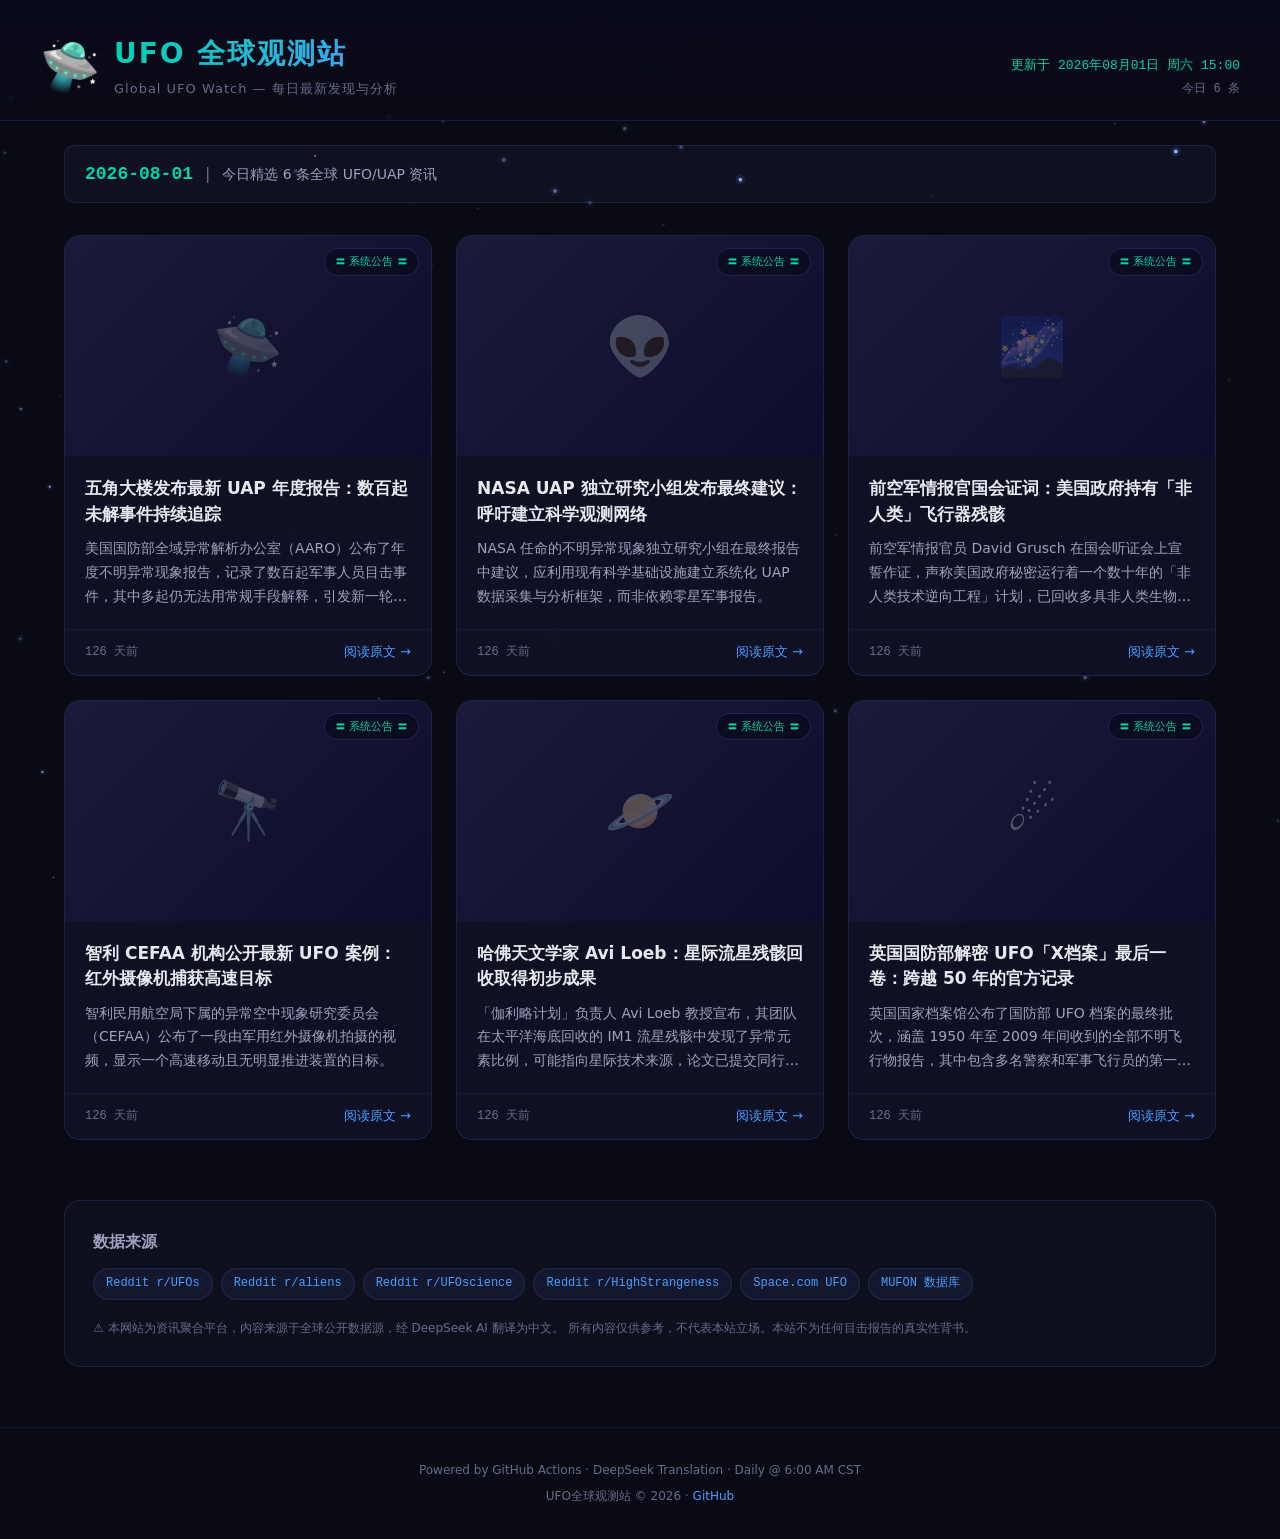
==== site/index.html @ fe28ba5e "🛸 Initial commit: UFO 全球观测站 v1.0 - Python 爬虫: 多源 RSS + Reddit JSON API + Web 抓取 - DeepSeek AI 翻译模块 -" ====
<!DOCTYPE html>
<html lang="zh-CN">
<head>
  <meta charset="UTF-8">
  <meta name="viewport" content="width=device-width, initial-scale=1.0">
  <title>🛸 UFO 全球观测站 — 每日最新发现与分析</title>
  <meta name="description" content="全球UFO/UAP最新发现与深度分析，每日6条精选，中英文双语，数据来自MUFON、Reddit、五角大楼报告等权威来源。">
  <meta name="keywords" content="UFO,UAP,不明飞行物,不明异常现象,外星人,地外生命,飞碟,目击报告">
  <link rel="icon" href="data:image/svg+xml,<svg xmlns='http://www.w3.org/2000/svg' viewBox='0 0 100 100'><text y='.9em' font-size='90'>🛸</text></svg>">
  <link rel="stylesheet" href="css/style.css">
</head>
<body>

  <!-- 星空画布 -->
  <canvas id="stars"></canvas>

  <!-- 顶部导航 -->
  <header class="site-header">
    <div class="header-inner">
      <div class="logo">
        <span class="logo-icon">🛸</span>
        <div class="logo-text">
          <h1>UFO 全球观测站</h1>
          <p class="subtitle">Global UFO Watch — 每日最新发现与分析</p>
        </div>
      </div>
      <div class="header-meta">
        <span class="update-time" id="updateTime">加载中...</span>
        <span class="article-count" id="articleCount"></span>
      </div>
    </div>
  </header>

  <!-- 主内容区 -->
  <main class="main-content">
    <!-- 今日概览 -->
    <section class="today-overview" id="todayOverview" style="display:none;">
      <div class="overview-bar">
        <span class="overview-date" id="overviewDate"></span>
        <span class="overview-divider">|</span>
        <span class="overview-desc">今日精选 6 条全球 UFO/UAP 资讯</span>
      </div>
    </section>

    <!-- 文章卡片网格 -->
    <section class="articles-grid" id="articlesGrid">
      <!-- JS 动态渲染 -->
      <div class="loading-state" id="loadingState">
        <div class="loading-spinner"></div>
        <p>正在加载今日 UFO 资讯...</p>
      </div>
    </section>

    <!-- 数据来源说明 -->
    <section class="sources-footer">
      <h3>数据来源</h3>
      <div class="source-tags">
        <span class="source-tag">Reddit r/UFOs</span>
        <span class="source-tag">Reddit r/aliens</span>
        <span class="source-tag">Reddit r/UFOscience</span>
        <span class="source-tag">Reddit r/HighStrangeness</span>
        <span class="source-tag">Space.com UFO</span>
        <span class="source-tag">MUFON 数据库</span>
      </div>
      <p class="disclaimer">
        ⚠ 本网站为资讯聚合平台，内容来源于全球公开数据源，经 DeepSeek AI 翻译为中文。
        所有内容仅供参考，不代表本站立场。本站不为任何目击报告的真实性背书。
      </p>
    </section>
  </main>

  <!-- 页脚 -->
  <footer class="site-footer">
    <p>Powered by GitHub Actions · DeepSeek Translation · Daily @ 6:00 AM CST</p>
    <p class="footer-small">
      UFO全球观测站 © 2026 · 
      <a href="https://github.com/cnfish/ufo-news" target="_blank" rel="noopener">GitHub</a>
    </p>
  </footer>

  <script src="js/app.js"></script>
</body>
</html>
---- site/css/style.css ----
/* ═══════════════════════════════════════════════════════════
   UFO 全球观测站 — 暗色太空主题
   ═══════════════════════════════════════════════════════════ */

/* ── CSS 变量 ─────────────────────────────────────────────── */
:root {
  --bg-deep: #0a0a14;
  --bg-card: rgba(18, 18, 40, 0.85);
  --bg-card-hover: rgba(25, 25, 55, 0.92);
  --border-glow: rgba(100, 140, 255, 0.15);
  --border-glow-hover: rgba(100, 140, 255, 0.4);
  --text-primary: #e8e8f0;
  --text-secondary: #a0a0c0;
  --text-muted: #6a6a8a;
  --accent-cyan: #00d4aa;
  --accent-blue: #4a9eff;
  --accent-purple: #a855f7;
  --accent-pink: #ec4899;
  --radius-lg: 16px;
  --radius-md: 10px;
  --radius-sm: 6px;
  --font-sans: "PingFang SC", "Hiragino Sans GB", "Microsoft YaHei",
    "Noto Sans SC", system-ui, -apple-system, sans-serif;
  --font-mono: "SF Mono", "Cascadia Code", "JetBrains Mono", monospace;
}

/* ── Reset ────────────────────────────────────────────────── */
*,
*::before,
*::after {
  margin: 0;
  padding: 0;
  box-sizing: border-box;
}

html {
  font-size: 16px;
  scroll-behavior: smooth;
}

body {
  font-family: var(--font-sans);
  background: var(--bg-deep);
  color: var(--text-primary);
  line-height: 1.6;
  min-height: 100vh;
  position: relative;
  overflow-x: hidden;
}

a {
  color: var(--accent-blue);
  text-decoration: none;
  transition: color 0.2s;
}
a:hover {
  color: var(--accent-cyan);
}

/* ── 星空画布 ─────────────────────────────────────────────── */
#stars {
  position: fixed;
  top: 0;
  left: 0;
  width: 100%;
  height: 100%;
  z-index: 0;
  pointer-events: none;
}

/* ── Header ───────────────────────────────────────────────── */
.site-header {
  position: relative;
  z-index: 10;
  padding: 32px 24px 20px;
  border-bottom: 1px solid var(--border-glow);
  background: linear-gradient(
    180deg,
    rgba(10, 10, 30, 0.95) 0%,
    rgba(10, 10, 20, 0.6) 100%
  );
  backdrop-filter: blur(12px);
}

.header-inner {
  max-width: 1200px;
  margin: 0 auto;
  display: flex;
  justify-content: space-between;
  align-items: flex-end;
  flex-wrap: wrap;
  gap: 16px;
}

.logo {
  display: flex;
  align-items: center;
  gap: 14px;
}

.logo-icon {
  font-size: 48px;
  line-height: 1;
  animation: float 3s ease-in-out infinite;
}

@keyframes float {
  0%,
  100% {
    transform: translateY(0);
  }
  50% {
    transform: translateY(-8px);
  }
}

.logo-text h1 {
  font-size: 28px;
  font-weight: 700;
  letter-spacing: 2px;
  background: linear-gradient(135deg, var(--accent-cyan), var(--accent-blue));
  -webkit-background-clip: text;
  -webkit-text-fill-color: transparent;
  background-clip: text;
}

.subtitle {
  font-size: 13px;
  color: var(--text-muted);
  letter-spacing: 1px;
  margin-top: 2px;
}

.header-meta {
  display: flex;
  flex-direction: column;
  align-items: flex-end;
  gap: 4px;
}

.update-time {
  font-size: 13px;
  color: var(--accent-cyan);
  font-family: var(--font-mono);
}

.article-count {
  font-size: 12px;
  color: var(--text-muted);
  font-family: var(--font-mono);
}

/* ── Main Content ─────────────────────────────────────────── */
.main-content {
  position: relative;
  z-index: 10;
  max-width: 1200px;
  margin: 0 auto;
  padding: 24px 24px 60px;
}

/* ── Overview Bar ─────────────────────────────────────────── */
.today-overview {
  margin-bottom: 32px;
}

.overview-bar {
  display: flex;
  align-items: center;
  gap: 12px;
  padding: 14px 20px;
  background: rgba(100, 140, 255, 0.06);
  border: 1px solid var(--border-glow);
  border-radius: var(--radius-md);
}

.overview-date {
  font-size: 18px;
  font-weight: 700;
  color: var(--accent-cyan);
  font-family: var(--font-mono);
}

.overview-divider {
  color: var(--text-muted);
}

.overview-desc {
  font-size: 14px;
  color: var(--text-secondary);
}

/* ── Articles Grid ────────────────────────────────────────── */
.articles-grid {
  display: grid;
  grid-template-columns: repeat(auto-fill, minmax(360px, 1fr));
  gap: 24px;
}

/* 文章卡片 */
.article-card {
  background: var(--bg-card);
  border: 1px solid var(--border-glow);
  border-radius: var(--radius-lg);
  overflow: hidden;
  transition: all 0.3s ease;
  cursor: pointer;
  position: relative;
  backdrop-filter: blur(8px);
}

.article-card:hover {
  transform: translateY(-4px);
  border-color: var(--border-glow-hover);
  box-shadow: 0 8px 40px rgba(100, 140, 255, 0.12);
  background: var(--bg-card-hover);
}

.article-card::before {
  content: "";
  position: absolute;
  top: 0;
  left: 0;
  right: 0;
  height: 2px;
  background: linear-gradient(
    90deg,
    transparent,
    var(--accent-purple),
    var(--accent-blue),
    transparent
  );
  opacity: 0;
  transition: opacity 0.3s;
}

.article-card:hover::before {
  opacity: 1;
}

/* 卡片图片 */
.card-image {
  width: 100%;
  height: 220px;
  background: linear-gradient(135deg, #1a1a3a 0%, #0d0d2b 100%);
  overflow: hidden;
  position: relative;
}

.card-image img {
  width: 100%;
  height: 100%;
  object-fit: cover;
  transition: transform 0.5s ease;
}

.article-card:hover .card-image img {
  transform: scale(1.05);
}

/* 无图时的占位 */
.card-image-placeholder {
  width: 100%;
  height: 100%;
  display: flex;
  align-items: center;
  justify-content: center;
  font-size: 56px;
  opacity: 0.3;
}

/* 来源标签 */
.card-source {
  position: absolute;
  top: 12px;
  right: 12px;
  background: rgba(10, 10, 30, 0.8);
  backdrop-filter: blur(6px);
  color: var(--accent-cyan);
  font-size: 11px;
  padding: 4px 10px;
  border-radius: 20px;
  border: 1px solid rgba(100, 140, 255, 0.2);
}

/* 卡片正文 */
.card-body {
  padding: 20px;
}

.card-title {
  font-size: 17px;
  font-weight: 700;
  line-height: 1.5;
  color: var(--text-primary);
  margin-bottom: 10px;
  display: -webkit-box;
  -webkit-line-clamp: 3;
  -webkit-box-orient: vertical;
  overflow: hidden;
}

.card-summary {
  font-size: 14px;
  color: var(--text-secondary);
  line-height: 1.7;
  display: -webkit-box;
  -webkit-line-clamp: 3;
  -webkit-box-orient: vertical;
  overflow: hidden;
}

.card-footer {
  display: flex;
  justify-content: space-between;
  align-items: center;
  padding: 12px 20px;
  border-top: 1px solid rgba(100, 140, 255, 0.08);
}

.card-meta {
  font-size: 12px;
  color: var(--text-muted);
  font-family: var(--font-mono);
}

.card-link {
  font-size: 13px;
  color: var(--accent-blue);
  display: flex;
  align-items: center;
  gap: 4px;
}

.card-link::after {
  content: "→";
  transition: transform 0.2s;
}

.article-card:hover .card-link::after {
  transform: translateX(3px);
}

/* ── 加载状态 ─────────────────────────────────────────────── */
.loading-state {
  grid-column: 1 / -1;
  display: flex;
  flex-direction: column;
  align-items: center;
  justify-content: center;
  padding: 80px 20px;
  color: var(--text-muted);
}

.loading-spinner {
  width: 48px;
  height: 48px;
  border: 3px solid rgba(100, 140, 255, 0.15);
  border-top-color: var(--accent-cyan);
  border-radius: 50%;
  animation: spin 0.8s linear infinite;
  margin-bottom: 16px;
}

@keyframes spin {
  to {
    transform: rotate(360deg);
  }
}

/* 错误状态 */
.error-state {
  grid-column: 1 / -1;
  text-align: center;
  padding: 60px 20px;
  color: var(--text-muted);
}

.error-state .error-icon {
  font-size: 48px;
  margin-bottom: 16px;
}

/* ── Sources Footer ───────────────────────────────────────── */
.sources-footer {
  margin-top: 60px;
  padding: 28px;
  background: rgba(100, 140, 255, 0.04);
  border: 1px solid var(--border-glow);
  border-radius: var(--radius-lg);
}

.sources-footer h3 {
  font-size: 16px;
  font-weight: 600;
  margin-bottom: 14px;
  color: var(--text-secondary);
}

.source-tags {
  display: flex;
  flex-wrap: wrap;
  gap: 8px;
  margin-bottom: 18px;
}

.source-tag {
  font-size: 12px;
  padding: 5px 12px;
  background: rgba(100, 140, 255, 0.08);
  border: 1px solid rgba(100, 140, 255, 0.15);
  border-radius: 20px;
  color: var(--accent-blue);
  font-family: var(--font-mono);
}

.disclaimer {
  font-size: 12px;
  color: var(--text-muted);
  line-height: 1.7;
}

/* ── Footer ───────────────────────────────────────────────── */
.site-footer {
  position: relative;
  z-index: 10;
  text-align: center;
  padding: 32px 24px;
  border-top: 1px solid rgba(100, 140, 255, 0.08);
}

.site-footer p {
  font-size: 12px;
  color: var(--text-muted);
  line-height: 1.8;
}

.footer-small {
  font-size: 11px;
  margin-top: 4px;
}

/* ── 响应式 ───────────────────────────────────────────────── */
@media (max-width: 768px) {
  .header-inner {
    flex-direction: column;
    align-items: flex-start;
  }

  .header-meta {
    align-items: flex-start;
  }

  .logo-icon {
    font-size: 36px;
  }

  .logo-text h1 {
    font-size: 22px;
  }

  .articles-grid {
    grid-template-columns: 1fr;
    gap: 16px;
  }

  .card-image {
    height: 180px;
  }

  .card-title {
    font-size: 16px;
  }
}

@media (max-width: 480px) {
  .site-header {
    padding: 20px 16px 16px;
  }

  .main-content {
    padding: 16px 12px 40px;
  }

  .card-body {
    padding: 14px;
  }

  .card-footer {
    padding: 10px 14px;
  }

  .overview-bar {
    flex-direction: column;
    align-items: flex-start;
    gap: 4px;
  }
}

/* ── 卡片入场动画 ─────────────────────────────────────────── */
.article-card {
  opacity: 0;
  transform: translateY(20px);
  animation: cardIn 0.5s ease forwards;
}

@keyframes cardIn {
  to {
    opacity: 1;
    transform: translateY(0);
  }
}

.article-card:nth-child(1) { animation-delay: 0.05s; }
.article-card:nth-child(2) { animation-delay: 0.12s; }
.article-card:nth-child(3) { animation-delay: 0.19s; }
.article-card:nth-child(4) { animation-delay: 0.26s; }
.article-card:nth-child(5) { animation-delay: 0.33s; }
.article-card:nth-child(6) { animation-delay: 0.40s; }
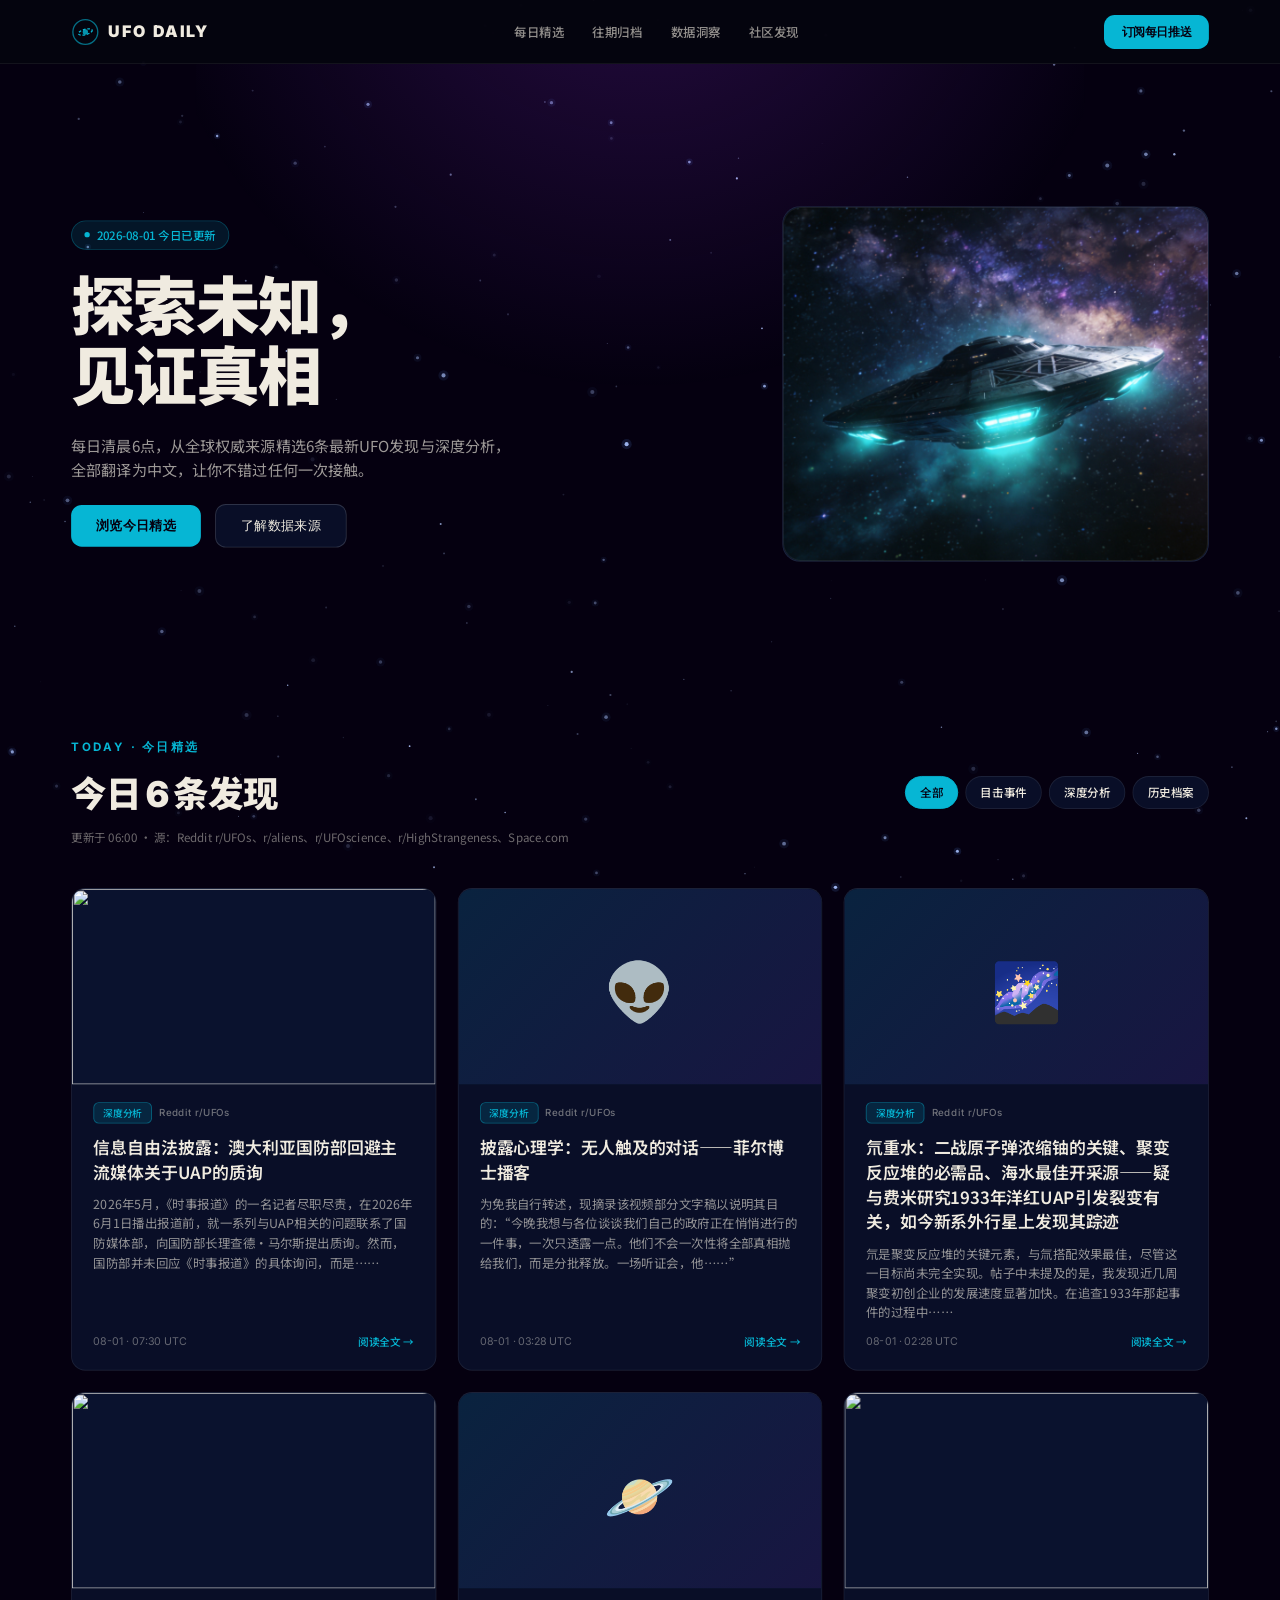
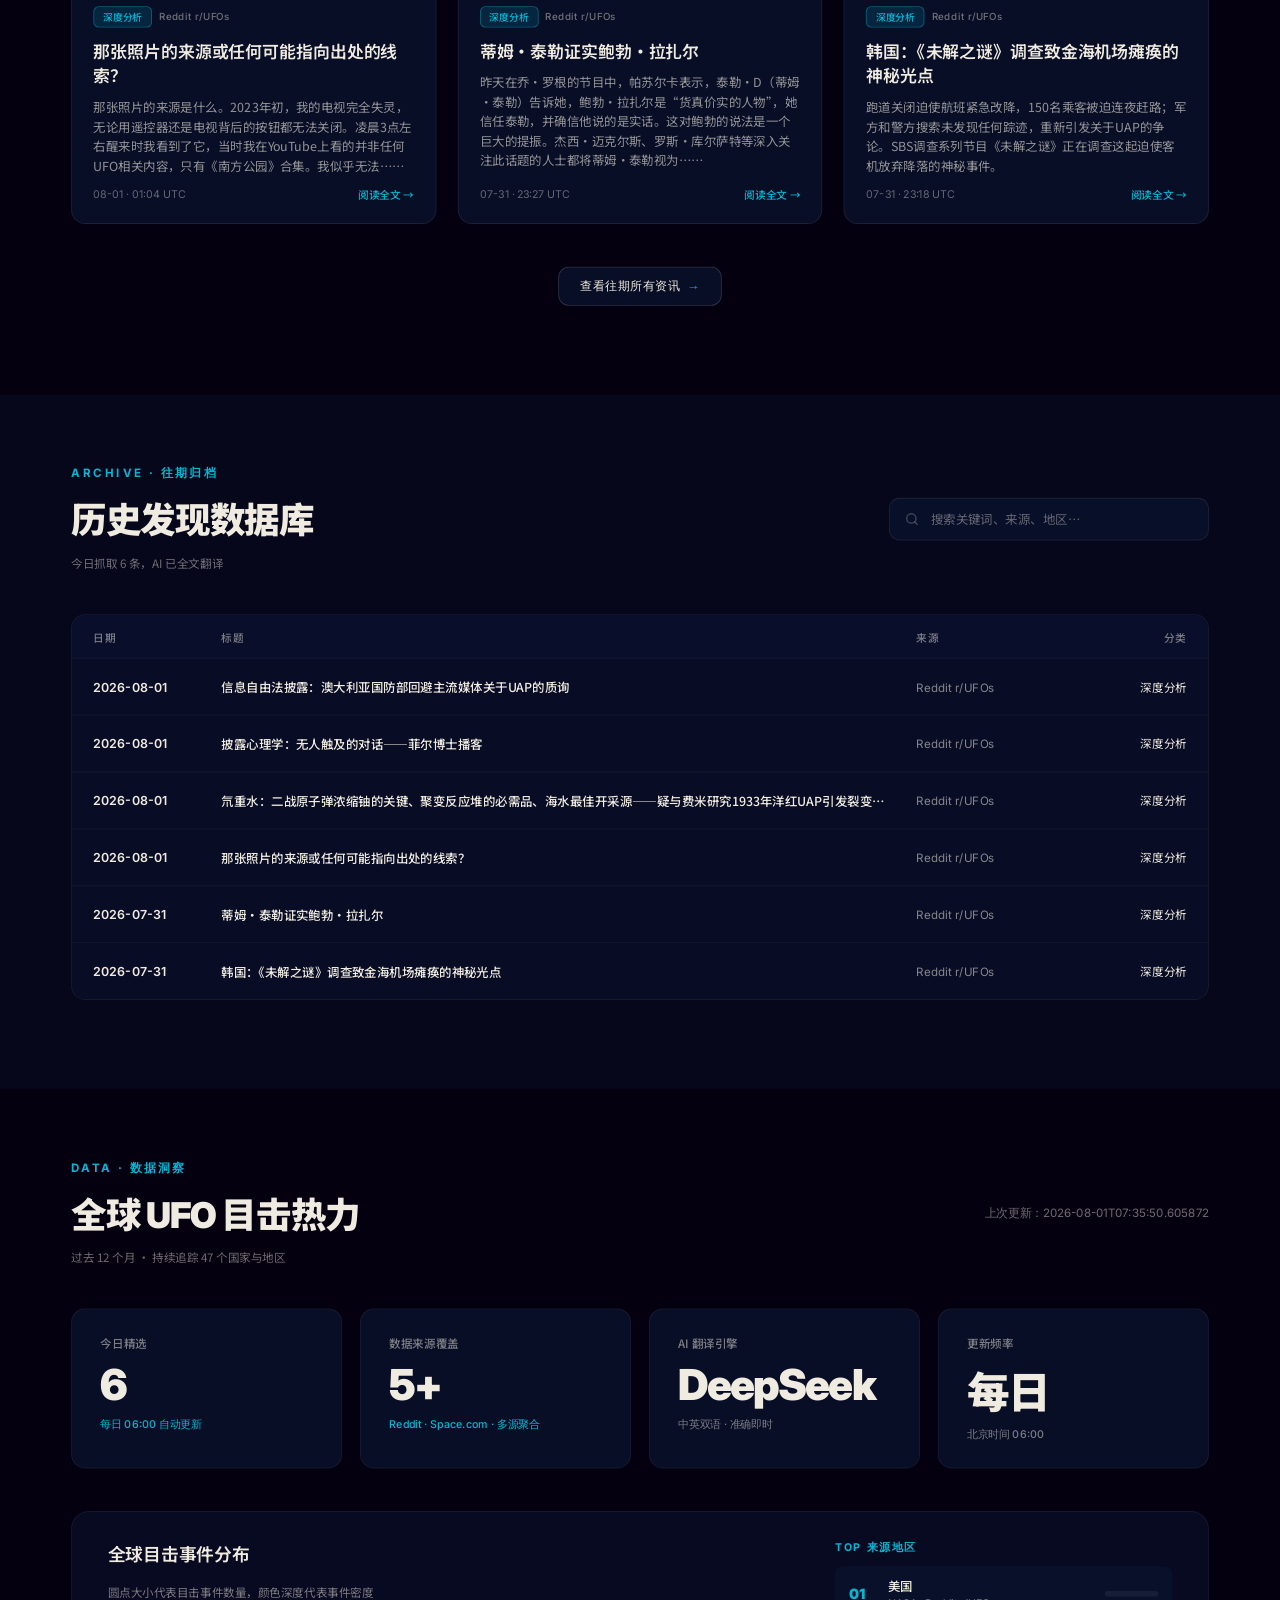
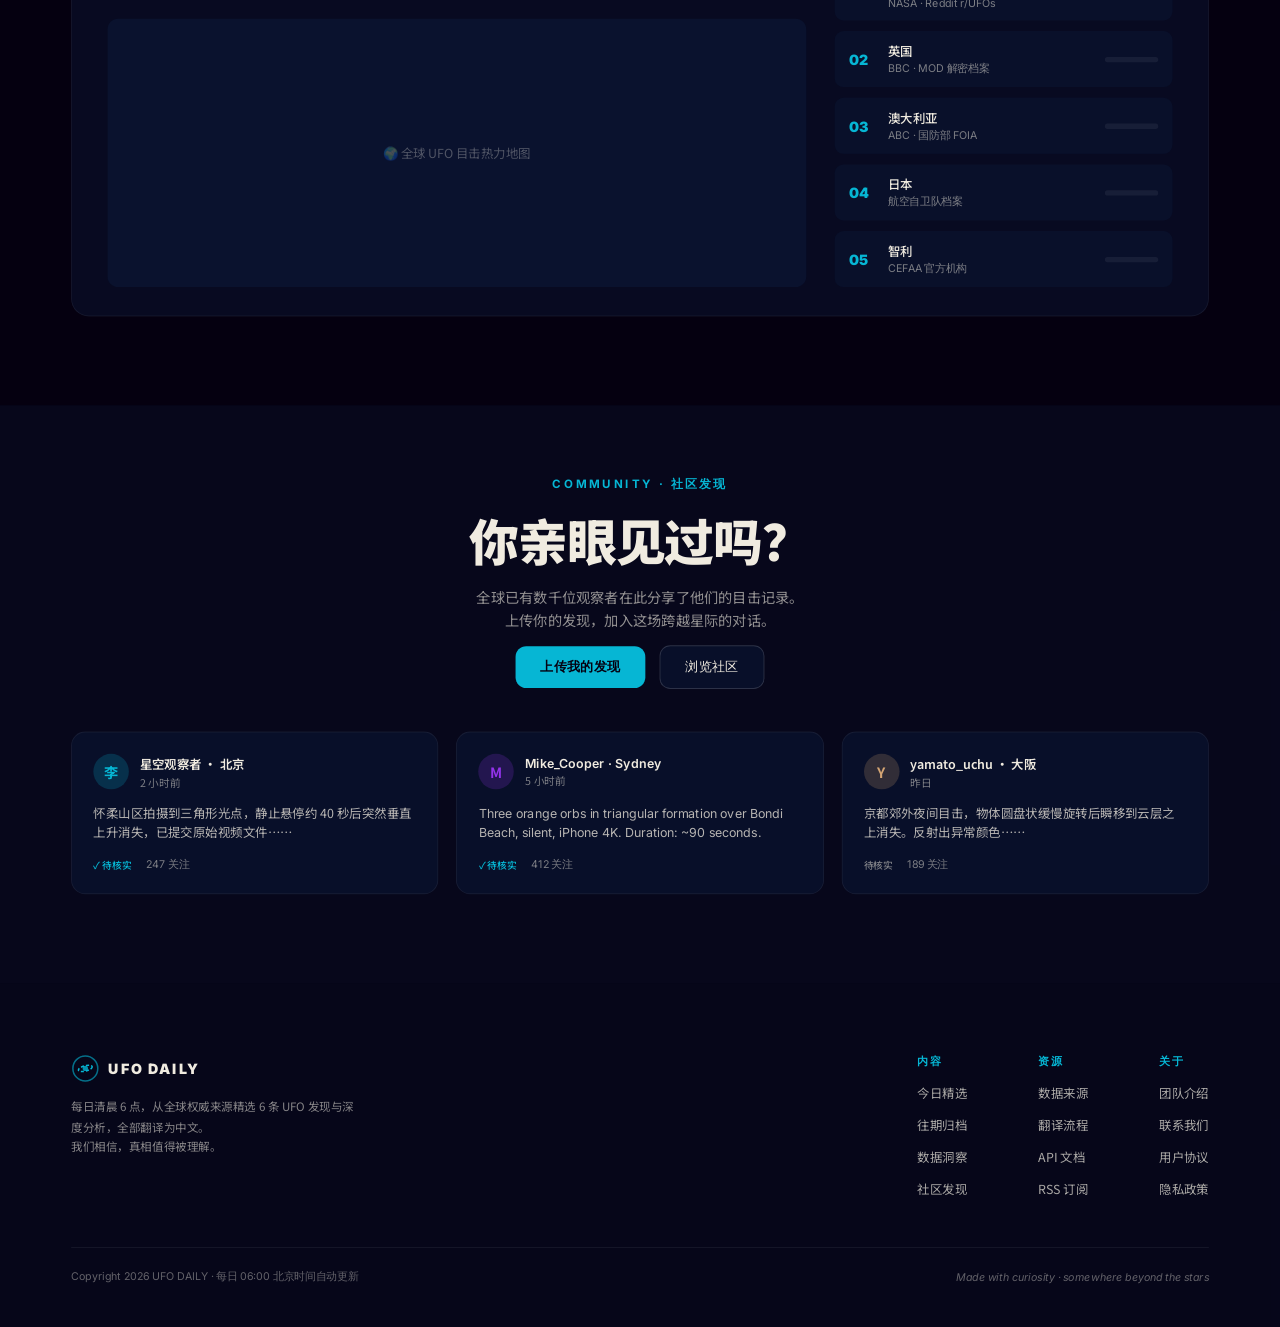
==== commit faff6239: "🎨 整合 Ardot 设计: 全新暗色太空主题主页 - 全套 Ardot 设计 CSS 变量 + 7 大板块布局 - Header/导航/Hero/每日精选/归档/数据洞察/社区/Footer - C" ====
--- a/site/index.html
+++ b/site/index.html
@@ -1,83 +1,270 @@
 <!DOCTYPE html>
 <html lang="zh-CN">
 <head>
-  <meta charset="UTF-8">
-  <meta name="viewport" content="width=device-width, initial-scale=1.0">
-  <title>🛸 UFO 全球观测站 — 每日最新发现与分析</title>
-  <meta name="description" content="全球UFO/UAP最新发现与深度分析，每日6条精选，中英文双语，数据来自MUFON、Reddit、五角大楼报告等权威来源。">
-  <meta name="keywords" content="UFO,UAP,不明飞行物,不明异常现象,外星人,地外生命,飞碟,目击报告">
-  <link rel="icon" href="data:image/svg+xml,<svg xmlns='http://www.w3.org/2000/svg' viewBox='0 0 100 100'><text y='.9em' font-size='90'>🛸</text></svg>">
-  <link rel="stylesheet" href="css/style.css">
+<meta charset="UTF-8">
+<meta name="viewport" content="width=device-width, initial-scale=1.0">
+<title>UFO DAILY — 全球不明现象日报</title>
+<link rel="preconnect" href="https://fonts.googleapis.com">
+<link rel="preconnect" href="https://fonts.gstatic.com" crossorigin>
+<link href="https://fonts.googleapis.com/css2?family=Inter:wght@400;500;600;700;900&family=Noto+Sans+SC:wght@400;500;600;700;900&display=swap" rel="stylesheet">
+<link rel="stylesheet" href="css/style.css">
 </head>
 <body>
 
-  <!-- 星空画布 -->
-  <canvas id="stars"></canvas>
-
-  <!-- 顶部导航 -->
-  <header class="site-header">
-    <div class="header-inner">
-      <div class="logo">
-        <span class="logo-icon">🛸</span>
-        <div class="logo-text">
-          <h1>UFO 全球观测站</h1>
-          <p class="subtitle">Global UFO Watch — 每日最新发现与分析</p>
+<!-- 星空背景 -->
+<canvas id="stars"></canvas>
+
+<div id="app-wrapper">
+
+<!-- ========== Header ========== -->
+<header class="header">
+  <div class="logo-group">
+    <img class="logo-icon" src="assets/svg/2_5-20260801_153410294.svg" alt="UFO Daily Logo">
+    <span class="logo-text">UFO DAILY</span>
+  </div>
+  <nav class="nav-links">
+    <a href="#daily" class="nav-link">每日精选</a>
+    <a href="#archive" class="nav-link muted">往期归档</a>
+    <a href="#data" class="nav-link muted">数据洞察</a>
+    <a href="#discover" class="nav-link muted">社区发现</a>
+  </nav>
+  <button class="subscribe-btn">订阅每日推送</button>
+</header>
+
+<!-- ========== Hero ========== -->
+<section class="hero">
+  <div class="hero-glow"></div>
+  <div class="hero-content">
+    <div class="hero-left">
+      <div class="hero-badge">
+        <span class="hero-badge-dot"></span>
+        <span class="hero-badge-text" id="heroBadge">正在加载今日数据…</span>
+      </div>
+      <h1 class="hero-title">探索未知，<br>见证真相</h1>
+      <p class="hero-sub">每日清晨6点，从全球权威来源精选6条最新UFO发现与深度分析，<br>全部翻译为中文，让你不错过任何一次接触。</p>
+      <div class="hero-cta-group">
+        <button class="btn-primary" onclick="document.getElementById('daily').scrollIntoView()">浏览今日精选</button>
+        <button class="btn-secondary">了解数据来源</button>
+      </div>
+    </div>
+    <div class="hero-visual">
+      <img src="assets/images/2_31-20260801_153359576.png" alt="UFO spacecraft over dark starry night">
+    </div>
+  </div>
+</section>
+
+<!-- ========== Daily News ========== -->
+<section class="section" id="daily" style="align-items:center">
+  <div class="section-header">
+    <div class="section-header-left">
+      <span class="section-label">TODAY · 今日精选</span>
+      <h2 class="section-title" id="dailyTitle">今日 6 条发现</h2>
+      <p class="section-meta" id="dailyMeta">数据加载中…</p>
+    </div>
+    <div class="filter-pills">
+      <span class="filter-pill active" data-filter="all">全部</span>
+      <span class="filter-pill" data-filter="sighting">目击事件</span>
+      <span class="filter-pill" data-filter="analysis">深度分析</span>
+      <span class="filter-pill" data-filter="archive">历史档案</span>
+    </div>
+  </div>
+
+  <!-- 加载状态 -->
+  <div id="loadingState" class="loading-state">
+    <div class="loading-spinner"></div>
+    <p>正在接收来自全球的 UFO 讯号…</p>
+  </div>
+
+  <!-- 错误状态 -->
+  <div id="errorState" class="error-state" style="display:none">
+    <div class="error-icon">🛸</div>
+    <p id="errorMsg"></p>
+  </div>
+
+  <!-- 新闻卡片网格 -->
+  <div class="card-grid" id="articlesGrid"></div>
+
+  <button class="view-more-btn" onclick="document.getElementById('archive').scrollIntoView()">
+    查看往期所有资讯 <span class="view-more-arrow">→</span>
+  </button>
+</section>
+
+<!-- ========== Archive ========== -->
+<section class="section section-alt" id="archive">
+  <div class="archive-header">
+    <div class="section-header-left">
+      <span class="section-label">ARCHIVE · 往期归档</span>
+      <h2 class="section-title">历史发现数据库</h2>
+      <p class="section-meta" id="archiveMeta">数据加载中…</p>
+    </div>
+    <div class="search-box">
+      <img src="assets/svg/2_128-20260801_153410294.svg" alt="搜索">
+      <input type="text" placeholder="搜索关键词、来源、地区…" id="searchInput">
+    </div>
+  </div>
+
+  <div class="archive-table" id="archiveTable">
+    <div class="archive-table-header">
+      <span class="archive-table-col date">日期</span>
+      <span class="archive-table-col title">标题</span>
+      <span class="archive-table-col source">来源</span>
+      <span class="archive-table-col tag">分类</span>
+    </div>
+    <div id="archiveRows"></div>
+  </div>
+</section>
+
+<!-- ========== Data Viz ========== -->
+<section class="section" id="data">
+  <div class="section-header">
+    <div class="section-header-left">
+      <span class="section-label">DATA · 数据洞察</span>
+      <h2 class="section-title">全球 UFO 目击热力</h2>
+      <p class="section-meta">过去 12 个月 · 持续追踪 47 个国家与地区</p>
+    </div>
+    <span class="section-meta" style="font-family:var(--font-mono)" id="dataUpdateTime"></span>
+  </div>
+
+  <div class="data-stats-row">
+    <div class="stat-card">
+      <span class="stat-label">今日精选</span>
+      <span class="stat-value" id="statToday">6</span>
+      <span class="stat-change">每日 06:00 自动更新</span>
+    </div>
+    <div class="stat-card">
+      <span class="stat-label">数据来源覆盖</span>
+      <span class="stat-value">5+</span>
+      <span class="stat-change">Reddit · Space.com · 多源聚合</span>
+    </div>
+    <div class="stat-card">
+      <span class="stat-label">AI 翻译引擎</span>
+      <span class="stat-value">DeepSeek</span>
+      <span class="stat-change muted">中英双语 · 准确即时</span>
+    </div>
+    <div class="stat-card">
+      <span class="stat-label">更新频率</span>
+      <span class="stat-value">每日</span>
+      <span class="stat-change muted">北京时间 06:00</span>
+    </div>
+  </div>
+
+  <div class="map-panel">
+    <div class="map-left">
+      <span class="map-title-text">全球目击事件分布</span>
+      <p class="map-subtitle-text">圆点大小代表目击事件数量，颜色深度代表事件密度</p>
+      <div class="map-visual">
+        <div class="map-visual-placeholder">🌍 全球 UFO 目击热力地图</div>
+      </div>
+    </div>
+    <div class="map-right">
+      <span class="map-right-title">TOP 来源地区</span>
+      <div class="region-row"><span class="region-rank">01</span><div class="region-info"><span class="region-country">美国</span><span class="region-count">NASA · Reddit r/UFOs</span></div><div class="region-bar"></div></div>
+      <div class="region-row"><span class="region-rank">02</span><div class="region-info"><span class="region-country">英国</span><span class="region-count">BBC · MOD 解密档案</span></div><div class="region-bar"></div></div>
+      <div class="region-row"><span class="region-rank">03</span><div class="region-info"><span class="region-country">澳大利亚</span><span class="region-count">ABC · 国防部 FOIA</span></div><div class="region-bar"></div></div>
+      <div class="region-row"><span class="region-rank">04</span><div class="region-info"><span class="region-country">日本</span><span class="region-count">航空自卫队档案</span></div><div class="region-bar"></div></div>
+      <div class="region-row"><span class="region-rank">05</span><div class="region-info"><span class="region-country">智利</span><span class="region-count">CEFAA 官方机构</span></div><div class="region-bar"></div></div>
+    </div>
+  </div>
+</section>
+
+<!-- ========== Discover ========== -->
+<section class="section section-alt" id="discover">
+  <div class="discover-header">
+    <span class="section-label">COMMUNITY · 社区发现</span>
+    <h2 class="discover-title-text">你亲眼见过吗？</h2>
+    <p class="discover-sub-text">全球已有数千位观察者在此分享了他们的目击记录。<br>上传你的发现，加入这场跨越星际的对话。</p>
+    <div class="hero-cta-group" style="margin-top:4px">
+      <button class="btn-primary">上传我的发现</button>
+      <button class="btn-secondary">浏览社区</button>
+    </div>
+  </div>
+
+  <div class="discover-grid">
+    <div class="discover-card">
+      <div class="discover-user-header">
+        <div class="user-avatar cyan">李</div>
+        <div class="user-info">
+          <span class="user-name">星空观察者 · 北京</span>
+          <span class="user-time">2 小时前</span>
         </div>
       </div>
-      <div class="header-meta">
-        <span class="update-time" id="updateTime">加载中...</span>
-        <span class="article-count" id="articleCount"></span>
-      </div>
-    </div>
-  </header>
-
-  <!-- 主内容区 -->
-  <main class="main-content">
-    <!-- 今日概览 -->
-    <section class="today-overview" id="todayOverview" style="display:none;">
-      <div class="overview-bar">
-        <span class="overview-date" id="overviewDate"></span>
-        <span class="overview-divider">|</span>
-        <span class="overview-desc">今日精选 6 条全球 UFO/UAP 资讯</span>
-      </div>
-    </section>
-
-    <!-- 文章卡片网格 -->
-    <section class="articles-grid" id="articlesGrid">
-      <!-- JS 动态渲染 -->
-      <div class="loading-state" id="loadingState">
-        <div class="loading-spinner"></div>
-        <p>正在加载今日 UFO 资讯...</p>
-      </div>
-    </section>
-
-    <!-- 数据来源说明 -->
-    <section class="sources-footer">
-      <h3>数据来源</h3>
-      <div class="source-tags">
-        <span class="source-tag">Reddit r/UFOs</span>
-        <span class="source-tag">Reddit r/aliens</span>
-        <span class="source-tag">Reddit r/UFOscience</span>
-        <span class="source-tag">Reddit r/HighStrangeness</span>
-        <span class="source-tag">Space.com UFO</span>
-        <span class="source-tag">MUFON 数据库</span>
-      </div>
-      <p class="disclaimer">
-        ⚠ 本网站为资讯聚合平台，内容来源于全球公开数据源，经 DeepSeek AI 翻译为中文。
-        所有内容仅供参考，不代表本站立场。本站不为任何目击报告的真实性背书。
-      </p>
-    </section>
-  </main>
-
-  <!-- 页脚 -->
-  <footer class="site-footer">
-    <p>Powered by GitHub Actions · DeepSeek Translation · Daily @ 6:00 AM CST</p>
-    <p class="footer-small">
-      UFO全球观测站 © 2026 · 
-      <a href="https://github.com/cnfish/ufo-news" target="_blank" rel="noopener">GitHub</a>
-    </p>
-  </footer>
-
-  <script src="js/app.js"></script>
+      <p class="discover-content">怀柔山区拍摄到三角形光点，静止悬停约 40 秒后突然垂直上升消失，已提交原始视频文件……</p>
+      <div class="discover-footer">
+        <span class="discover-verify">✓ 待核实</span>
+        <span class="discover-likes">247 关注</span>
+      </div>
+    </div>
+    <div class="discover-card">
+      <div class="discover-user-header">
+        <div class="user-avatar purple">M</div>
+        <div class="user-info">
+          <span class="user-name en">Mike_Cooper · Sydney</span>
+          <span class="user-time">5 小时前</span>
+        </div>
+      </div>
+      <p class="discover-content en">Three orange orbs in triangular formation over Bondi Beach, silent, iPhone 4K. Duration: ~90 seconds.</p>
+      <div class="discover-footer">
+        <span class="discover-verify">✓ 待核实</span>
+        <span class="discover-likes">412 关注</span>
+      </div>
+    </div>
+    <div class="discover-card">
+      <div class="discover-user-header">
+        <div class="user-avatar gold">Y</div>
+        <div class="user-info">
+          <span class="user-name">yamato_uchu · 大阪</span>
+          <span class="user-time">昨日</span>
+        </div>
+      </div>
+      <p class="discover-content">京都郊外夜间目击，物体圆盘状缓慢旋转后瞬移到云层之上消失。反射出异常颜色……</p>
+      <div class="discover-footer">
+        <span class="discover-verify pending">待核实</span>
+        <span class="discover-likes">189 关注</span>
+      </div>
+    </div>
+  </div>
+</section>
+
+<!-- ========== Footer ========== -->
+<footer class="footer">
+  <div class="footer-top">
+    <div class="footer-brand">
+      <div class="logo-group">
+        <img class="logo-icon" src="assets/svg/2_281-20260801_153410294.svg" alt="UFO Daily">
+        <span class="logo-text" style="font-size:16px">UFO DAILY</span>
+      </div>
+      <p class="footer-desc">每日清晨 6 点，从全球权威来源精选 6 条 UFO 发现与深度分析，全部翻译为中文。<br>我们相信，真相值得被理解。</p>
+    </div>
+    <div class="footer-col">
+      <span class="footer-col-title">内容</span>
+      <a href="#daily">今日精选</a>
+      <a href="#archive">往期归档</a>
+      <a href="#data">数据洞察</a>
+      <a href="#discover">社区发现</a>
+    </div>
+    <div class="footer-col">
+      <span class="footer-col-title">资源</span>
+      <a href="#">数据来源</a>
+      <a href="#">翻译流程</a>
+      <a href="#">API 文档</a>
+      <a href="#">RSS 订阅</a>
+    </div>
+    <div class="footer-col">
+      <span class="footer-col-title">关于</span>
+      <a href="#">团队介绍</a>
+      <a href="#">联系我们</a>
+      <a href="#">用户协议</a>
+      <a href="#">隐私政策</a>
+    </div>
+  </div>
+  <div class="footer-bar">
+    <span class="footer-copyright">Copyright 2026 UFO DAILY · 每日 06:00 北京时间自动更新</span>
+    <span class="footer-meta">Made with curiosity · somewhere beyond the stars</span>
+  </div>
+</footer>
+
+</div><!-- /app-wrapper -->
+
+<script src="js/app.js"></script>
 </body>
 </html>
--- a/site/css/style.css
+++ b/site/css/style.css
@@ -1,519 +1,322 @@
-/* ═══════════════════════════════════════════════════════════
-   UFO 全球观测站 — 暗色太空主题
-   ═══════════════════════════════════════════════════════════ */
-
-/* ── CSS 变量 ─────────────────────────────────────────────── */
+/* ========== CSS Variables ========== */
 :root {
-  --bg-deep: #0a0a14;
-  --bg-card: rgba(18, 18, 40, 0.85);
-  --bg-card-hover: rgba(25, 25, 55, 0.92);
-  --border-glow: rgba(100, 140, 255, 0.15);
-  --border-glow-hover: rgba(100, 140, 255, 0.4);
-  --text-primary: #e8e8f0;
-  --text-secondary: #a0a0c0;
-  --text-muted: #6a6a8a;
-  --accent-cyan: #00d4aa;
-  --accent-blue: #4a9eff;
-  --accent-purple: #a855f7;
-  --accent-pink: #ec4899;
-  --radius-lg: 16px;
-  --radius-md: 10px;
-  --radius-sm: 6px;
-  --font-sans: "PingFang SC", "Hiragino Sans GB", "Microsoft YaHei",
-    "Noto Sans SC", system-ui, -apple-system, sans-serif;
-  --font-mono: "SF Mono", "Cascadia Code", "JetBrains Mono", monospace;
-}
-
-/* ── Reset ────────────────────────────────────────────────── */
-*,
-*::before,
-*::after {
-  margin: 0;
-  padding: 0;
-  box-sizing: border-box;
-}
-
-html {
-  font-size: 16px;
-  scroll-behavior: smooth;
-}
-
-body {
-  font-family: var(--font-sans);
-  background: var(--bg-deep);
-  color: var(--text-primary);
-  line-height: 1.6;
-  min-height: 100vh;
-  position: relative;
-  overflow-x: hidden;
-}
-
-a {
-  color: var(--accent-blue);
-  text-decoration: none;
-  transition: color 0.2s;
-}
-a:hover {
-  color: var(--accent-cyan);
-}
-
-/* ── 星空画布 ─────────────────────────────────────────────── */
+  --bg-deep: #050010;
+  --bg-panel: #0A122E;
+  --bg-card: rgba(10, 18, 46, 0.8);
+  --bg-section: rgba(10, 18, 46, 0.4);
+  --text-primary: #F0EBE0;
+  --text-secondary: rgba(240, 235, 224, 0.6);
+  --text-tertiary: rgba(240, 235, 224, 0.45);
+  --text-dim: rgba(240, 235, 224, 0.4);
+  --accent-cyan: #06B6D4;
+  --accent-red: #FF8A8A;
+  --accent-gold: #D4A574;
+  --accent-purple: #9333EA;
+  --border-subtle: rgba(255, 255, 255, 0.06);
+  --border-card: rgba(255, 255, 255, 0.08);
+  --border-strong: rgba(255, 255, 255, 0.15);
+  --radius-card: 16px;
+  --radius-sm: 12px;
+  --radius-xs: 10px;
+  --radius-full: 20px;
+  --font-hero: 'Inter', 'PingFang SC', 'Noto Sans SC', sans-serif;
+  --font-body: 'Noto Sans SC', 'PingFang SC', sans-serif;
+  --font-mono: 'Inter', monospace;
+  --design-width: 1440;
+}
+
+/* ========== Reset ========== */
+*,*::before,*::after{box-sizing:border-box;margin:0;padding:0}
+html{font-size:16px;-webkit-font-smoothing:antialiased;scroll-behavior:smooth}
+body{font-family:var(--font-body);background:var(--bg-deep);color:var(--text-primary);overflow-x:hidden;position:relative}
+
+/* ========== Starfield Canvas ========== */
 #stars {
-  position: fixed;
-  top: 0;
-  left: 0;
-  width: 100%;
-  height: 100%;
-  z-index: 0;
+  position: fixed; top: 0; left: 0;
+  width: 100%; height: 100%;
+  z-index: 0; pointer-events: none;
+}
+
+/* ========== Scaling Wrapper ========== */
+#app-wrapper {
+  width: 1440px; position: relative; z-index: 1;
+  transform-origin: top left;
+}
+
+/* ========== Header ========== */
+.header {
+  position: sticky; top: 0; z-index: 100;
+  width: 1440px; height: 72px;
+  display: flex; align-items: center; justify-content: space-between;
+  padding: 0 80px; gap: 40px;
+  background: rgba(5, 5, 15, 0.85);
+  backdrop-filter: blur(24px);
+  -webkit-backdrop-filter: blur(24px);
+  border-bottom: 1px solid rgba(255,255,255,0.06);
+}
+.logo-group { display: flex; align-items: center; gap: 10px; }
+.logo-icon { width: 32px; height: 32px; }
+.logo-text { font-family: var(--font-hero); font-weight: 900; font-size: 18px; letter-spacing: 2px; color: var(--text-primary); }
+.nav-links { display: flex; gap: 32px; align-items: center; }
+.nav-link { font-size: 14px; font-weight: 500; color: var(--text-primary); cursor: pointer; text-decoration: none; transition: color 0.2s; }
+.nav-link.muted { color: var(--text-secondary); }
+.nav-link:hover { color: var(--accent-cyan); }
+.subscribe-btn {
+  padding: 10px 20px; border-radius: var(--radius-sm); background: var(--accent-cyan);
+  font-size: 13px; font-weight: 600; color: #050010; cursor: pointer; border: none;
+  transition: opacity 0.2s;
+}
+.subscribe-btn:hover { opacity: 0.85; }
+
+/* ========== Hero ========== */
+.hero {
+  width: 1440px; height: 680px;
+  display: flex; flex-direction: column; align-items: center; justify-content: center;
+  position: relative; overflow: hidden; padding: 120px 80px 80px;
+}
+.hero-glow {
+  position: absolute; top: -200px; left: 50%; transform: translateX(-50%);
+  width: 1000px; height: 800px;
+  background: radial-gradient(circle at 50% 0%, rgba(147,51,234,0.25) 0%, transparent 60%);
   pointer-events: none;
 }
-
-/* ── Header ───────────────────────────────────────────────── */
-.site-header {
-  position: relative;
-  z-index: 10;
-  padding: 32px 24px 20px;
-  border-bottom: 1px solid var(--border-glow);
-  background: linear-gradient(
-    180deg,
-    rgba(10, 10, 30, 0.95) 0%,
-    rgba(10, 10, 20, 0.6) 100%
-  );
-  backdrop-filter: blur(12px);
-}
-
-.header-inner {
-  max-width: 1200px;
-  margin: 0 auto;
-  display: flex;
-  justify-content: space-between;
-  align-items: flex-end;
-  flex-wrap: wrap;
-  gap: 16px;
-}
-
-.logo {
-  display: flex;
-  align-items: center;
-  gap: 14px;
-}
-
-.logo-icon {
-  font-size: 48px;
-  line-height: 1;
-  animation: float 3s ease-in-out infinite;
-}
-
-@keyframes float {
-  0%,
-  100% {
-    transform: translateY(0);
-  }
-  50% {
-    transform: translateY(-8px);
-  }
-}
-
-.logo-text h1 {
-  font-size: 28px;
-  font-weight: 700;
-  letter-spacing: 2px;
-  background: linear-gradient(135deg, var(--accent-cyan), var(--accent-blue));
-  -webkit-background-clip: text;
-  -webkit-text-fill-color: transparent;
-  background-clip: text;
-}
-
-.subtitle {
-  font-size: 13px;
-  color: var(--text-muted);
-  letter-spacing: 1px;
-  margin-top: 2px;
-}
-
-.header-meta {
-  display: flex;
-  flex-direction: column;
-  align-items: flex-end;
-  gap: 4px;
-}
-
-.update-time {
-  font-size: 13px;
-  color: var(--accent-cyan);
-  font-family: var(--font-mono);
-}
-
-.article-count {
-  font-size: 12px;
-  color: var(--text-muted);
-  font-family: var(--font-mono);
-}
-
-/* ── Main Content ─────────────────────────────────────────── */
-.main-content {
-  position: relative;
-  z-index: 10;
-  max-width: 1200px;
-  margin: 0 auto;
-  padding: 24px 24px 60px;
-}
-
-/* ── Overview Bar ─────────────────────────────────────────── */
-.today-overview {
-  margin-bottom: 32px;
-}
-
-.overview-bar {
-  display: flex;
-  align-items: center;
-  gap: 12px;
-  padding: 14px 20px;
-  background: rgba(100, 140, 255, 0.06);
-  border: 1px solid var(--border-glow);
-  border-radius: var(--radius-md);
-}
-
-.overview-date {
-  font-size: 18px;
-  font-weight: 700;
-  color: var(--accent-cyan);
-  font-family: var(--font-mono);
-}
-
-.overview-divider {
-  color: var(--text-muted);
-}
-
-.overview-desc {
-  font-size: 14px;
-  color: var(--text-secondary);
-}
-
-/* ── Articles Grid ────────────────────────────────────────── */
-.articles-grid {
-  display: grid;
-  grid-template-columns: repeat(auto-fill, minmax(360px, 1fr));
-  gap: 24px;
-}
-
-/* 文章卡片 */
+.hero-content { display: flex; align-items: center; gap: 60px; width: 100%; flex: 1; position: relative; z-index: 1; }
+.hero-left { flex: 1; display: flex; flex-direction: column; gap: 24px; }
+.hero-badge {
+  display: inline-flex; align-items: center; gap: 8px;
+  padding: 6px 14px; border-radius: 20px;
+  background: rgba(6, 182, 212, 0.12); border: 1px solid rgba(6, 182, 212, 0.3);
+  width: fit-content;
+}
+.hero-badge-dot { width: 6px; height: 6px; border-radius: 50%; background: var(--accent-cyan); }
+.hero-badge-text { font-size: 13px; font-weight: 500; color: var(--accent-cyan); }
+.hero-title { font-family: var(--font-hero); font-weight: 900; font-size: 72px; line-height: 1.1; color: var(--text-primary); letter-spacing: -2px; white-space: pre-line; }
+.hero-sub { font-size: 17px; line-height: 1.65; color: rgba(240,235,224,0.65); max-width: 520px; }
+.hero-cta-group { display: flex; gap: 16px; align-items: center; }
+.btn-primary {
+  padding: 14px 28px; border-radius: var(--radius-sm); background: var(--accent-cyan);
+  font-size: 15px; font-weight: 600; color: #050010; border: none; cursor: pointer;
+  display: flex; align-items: center; gap: 8px; transition: opacity 0.2s;
+}
+.btn-primary:hover { opacity: 0.85; }
+.btn-secondary {
+  padding: 14px 28px; border-radius: var(--radius-sm);
+  background: var(--bg-card); border: 1px solid var(--border-strong);
+  font-size: 15px; font-weight: 500; color: var(--text-primary); cursor: pointer;
+  transition: border-color 0.2s;
+}
+.btn-secondary:hover { border-color: rgba(255,255,255,0.3); }
+.hero-visual {
+  width: 480px; height: 400px; border-radius: 20px; overflow: hidden;
+  border: 1px solid var(--border-card); background: var(--bg-panel);
+}
+.hero-visual img { width: 100%; height: 100%; object-fit: cover; }
+
+/* ========== Sections ========== */
+.section { width: 1440px; padding: 80px 80px 100px; display: flex; flex-direction: column; gap: 48px; }
+.section-alt { background: var(--bg-section); }
+.section-header { display: flex; justify-content: space-between; align-items: center; width: 100%; }
+.section-header-left { display: flex; flex-direction: column; gap: 12px; }
+.section-label { font-family: var(--font-mono); font-weight: 700; font-size: 13px; color: var(--accent-cyan); letter-spacing: 3px; text-transform: uppercase; }
+.section-title { font-family: var(--font-hero); font-weight: 900; font-size: 40px; color: var(--text-primary); letter-spacing: -1px; }
+.section-meta { font-size: 13px; color: var(--text-tertiary); }
+
+/* ========== Filter Pills ========== */
+.filter-pills { display: flex; gap: 8px; align-items: center; }
+.filter-pill {
+  padding: 8px 16px; border-radius: 20px; font-size: 13px; font-weight: 500;
+  border: 1px solid var(--border-card); background: var(--bg-card); color: var(--text-primary);
+  cursor: pointer; transition: all 0.2s;
+}
+.filter-pill.active { background: var(--accent-cyan); color: #050010; border-color: var(--accent-cyan); }
+.filter-pill:hover:not(.active) { border-color: rgba(255,255,255,0.2); }
+
+/* ========== Loading & Error ========== */
+.loading-state {
+  display: flex; flex-direction: column; align-items: center; gap: 16px;
+  padding: 80px 0; color: var(--text-tertiary); font-size: 14px;
+}
+.loading-spinner {
+  width: 40px; height: 40px; border: 3px solid var(--border-card);
+  border-top-color: var(--accent-cyan); border-radius: 50%;
+  animation: spin 0.8s linear infinite;
+}
+@keyframes spin { to { transform: rotate(360deg); } }
+
+.error-state {
+  display: flex; flex-direction: column; align-items: center; gap: 12px;
+  padding: 80px 0; font-size: 14px; color: var(--text-tertiary);
+}
+.error-icon { font-size: 48px; }
+
+/* ========== Card Grid ========== */
+.card-grid { display: flex; flex-wrap: wrap; gap: 24px; }
 .article-card {
-  background: var(--bg-card);
-  border: 1px solid var(--border-glow);
-  border-radius: var(--radius-lg);
-  overflow: hidden;
-  transition: all 0.3s ease;
-  cursor: pointer;
-  position: relative;
-  backdrop-filter: blur(8px);
-}
-
-.article-card:hover {
-  transform: translateY(-4px);
-  border-color: var(--border-glow-hover);
-  box-shadow: 0 8px 40px rgba(100, 140, 255, 0.12);
-  background: var(--bg-card-hover);
-}
-
-.article-card::before {
-  content: "";
-  position: absolute;
-  top: 0;
-  left: 0;
-  right: 0;
-  height: 2px;
-  background: linear-gradient(
-    90deg,
-    transparent,
-    var(--accent-purple),
-    var(--accent-blue),
-    transparent
-  );
-  opacity: 0;
-  transition: opacity 0.3s;
-}
-
-.article-card:hover::before {
-  opacity: 1;
-}
-
-/* 卡片图片 */
-.card-image {
-  width: 100%;
-  height: 220px;
-  background: linear-gradient(135deg, #1a1a3a 0%, #0d0d2b 100%);
-  overflow: hidden;
-  position: relative;
-}
-
-.card-image img {
-  width: 100%;
-  height: 100%;
-  object-fit: cover;
-  transition: transform 0.5s ease;
-}
-
-.article-card:hover .card-image img {
-  transform: scale(1.05);
-}
-
-/* 无图时的占位 */
+  width: calc((100% - 48px) / 3); border-radius: var(--radius-card);
+  background: var(--bg-card); border: 1px solid var(--border-card);
+  overflow: hidden; display: flex; flex-direction: column; cursor: pointer;
+  transition: border-color 0.3s, transform 0.2s;
+  animation: cardFadeIn 0.5s ease both;
+}
+.article-card:hover { border-color: rgba(255,255,255,0.2); transform: translateY(-2px); }
+@keyframes cardFadeIn {
+  from { opacity: 0; transform: translateY(20px); }
+  to { opacity: 1; transform: translateY(0); }
+}
+.card-image { width: 100%; height: 220px; overflow: hidden; position: relative; background: var(--bg-panel); }
+.card-image img { width: 100%; height: 100%; object-fit: cover; }
 .card-image-placeholder {
-  width: 100%;
-  height: 100%;
-  display: flex;
-  align-items: center;
-  justify-content: center;
-  font-size: 56px;
-  opacity: 0.3;
-}
-
-/* 来源标签 */
-.card-source {
-  position: absolute;
-  top: 12px;
-  right: 12px;
-  background: rgba(10, 10, 30, 0.8);
-  backdrop-filter: blur(6px);
-  color: var(--accent-cyan);
-  font-size: 11px;
-  padding: 4px 10px;
-  border-radius: 20px;
-  border: 1px solid rgba(100, 140, 255, 0.2);
-}
-
-/* 卡片正文 */
-.card-body {
-  padding: 20px;
-}
-
-.card-title {
-  font-size: 17px;
-  font-weight: 700;
-  line-height: 1.5;
-  color: var(--text-primary);
-  margin-bottom: 10px;
-  display: -webkit-box;
-  -webkit-line-clamp: 3;
-  -webkit-box-orient: vertical;
-  overflow: hidden;
-}
-
-.card-summary {
-  font-size: 14px;
-  color: var(--text-secondary);
-  line-height: 1.7;
-  display: -webkit-box;
-  -webkit-line-clamp: 3;
-  -webkit-box-orient: vertical;
-  overflow: hidden;
-}
-
-.card-footer {
-  display: flex;
-  justify-content: space-between;
-  align-items: center;
-  padding: 12px 20px;
-  border-top: 1px solid rgba(100, 140, 255, 0.08);
-}
-
-.card-meta {
-  font-size: 12px;
-  color: var(--text-muted);
-  font-family: var(--font-mono);
-}
-
-.card-link {
-  font-size: 13px;
-  color: var(--accent-blue);
-  display: flex;
-  align-items: center;
-  gap: 4px;
-}
-
-.card-link::after {
-  content: "→";
-  transition: transform 0.2s;
-}
-
-.article-card:hover .card-link::after {
-  transform: translateX(3px);
-}
-
-/* ── 加载状态 ─────────────────────────────────────────────── */
-.loading-state {
-  grid-column: 1 / -1;
-  display: flex;
-  flex-direction: column;
-  align-items: center;
-  justify-content: center;
-  padding: 80px 20px;
-  color: var(--text-muted);
-}
-
-.loading-spinner {
-  width: 48px;
-  height: 48px;
-  border: 3px solid rgba(100, 140, 255, 0.15);
-  border-top-color: var(--accent-cyan);
-  border-radius: 50%;
-  animation: spin 0.8s linear infinite;
-  margin-bottom: 16px;
-}
-
-@keyframes spin {
-  to {
-    transform: rotate(360deg);
-  }
-}
-
-/* 错误状态 */
-.error-state {
-  grid-column: 1 / -1;
-  text-align: center;
-  padding: 60px 20px;
-  color: var(--text-muted);
-}
-
-.error-state .error-icon {
-  font-size: 48px;
-  margin-bottom: 16px;
-}
-
-/* ── Sources Footer ───────────────────────────────────────── */
-.sources-footer {
-  margin-top: 60px;
-  padding: 28px;
-  background: rgba(100, 140, 255, 0.04);
-  border: 1px solid var(--border-glow);
-  border-radius: var(--radius-lg);
-}
-
-.sources-footer h3 {
-  font-size: 16px;
-  font-weight: 600;
-  margin-bottom: 14px;
-  color: var(--text-secondary);
-}
-
-.source-tags {
-  display: flex;
-  flex-wrap: wrap;
-  gap: 8px;
-  margin-bottom: 18px;
-}
-
-.source-tag {
-  font-size: 12px;
-  padding: 5px 12px;
-  background: rgba(100, 140, 255, 0.08);
-  border: 1px solid rgba(100, 140, 255, 0.15);
-  border-radius: 20px;
-  color: var(--accent-blue);
-  font-family: var(--font-mono);
-}
-
-.disclaimer {
-  font-size: 12px;
-  color: var(--text-muted);
-  line-height: 1.7;
-}
-
-/* ── Footer ───────────────────────────────────────────────── */
-.site-footer {
-  position: relative;
-  z-index: 10;
-  text-align: center;
-  padding: 32px 24px;
-  border-top: 1px solid rgba(100, 140, 255, 0.08);
-}
-
-.site-footer p {
-  font-size: 12px;
-  color: var(--text-muted);
-  line-height: 1.8;
-}
-
-.footer-small {
-  font-size: 11px;
-  margin-top: 4px;
-}
-
-/* ── 响应式 ───────────────────────────────────────────────── */
-@media (max-width: 768px) {
-  .header-inner {
-    flex-direction: column;
-    align-items: flex-start;
-  }
-
-  .header-meta {
-    align-items: flex-start;
-  }
-
-  .logo-icon {
-    font-size: 36px;
-  }
-
-  .logo-text h1 {
-    font-size: 22px;
-  }
-
-  .articles-grid {
-    grid-template-columns: 1fr;
-    gap: 16px;
-  }
-
-  .card-image {
-    height: 180px;
-  }
-
-  .card-title {
-    font-size: 16px;
-  }
-}
-
-@media (max-width: 480px) {
-  .site-header {
-    padding: 20px 16px 16px;
-  }
-
-  .main-content {
-    padding: 16px 12px 40px;
-  }
-
-  .card-body {
-    padding: 14px;
-  }
-
-  .card-footer {
-    padding: 10px 14px;
-  }
-
-  .overview-bar {
-    flex-direction: column;
-    align-items: flex-start;
-    gap: 4px;
-  }
-}
-
-/* ── 卡片入场动画 ─────────────────────────────────────────── */
-.article-card {
-  opacity: 0;
-  transform: translateY(20px);
-  animation: cardIn 0.5s ease forwards;
-}
-
-@keyframes cardIn {
-  to {
-    opacity: 1;
-    transform: translateY(0);
-  }
-}
-
-.article-card:nth-child(1) { animation-delay: 0.05s; }
-.article-card:nth-child(2) { animation-delay: 0.12s; }
-.article-card:nth-child(3) { animation-delay: 0.19s; }
-.article-card:nth-child(4) { animation-delay: 0.26s; }
-.article-card:nth-child(5) { animation-delay: 0.33s; }
-.article-card:nth-child(6) { animation-delay: 0.40s; }
+  width: 100%; height: 100%; display: flex; align-items: center; justify-content: center;
+  font-size: 64px; background: linear-gradient(135deg, rgba(6,182,212,0.1), rgba(147,51,234,0.1));
+}
+.card-content { padding: 20px 24px 24px; display: flex; flex-direction: column; gap: 12px; flex: 1; }
+.card-tags { display: flex; gap: 8px; align-items: center; }
+.card-tag {
+  padding: 3px 10px; border-radius: 6px; font-size: 11px; font-weight: 500;
+  background: rgba(6, 182, 212, 0.15); border: 1px solid rgba(6, 182, 212, 0.4); color: var(--accent-cyan);
+}
+.card-tag.red { background: rgba(255, 107, 107, 0.15); border-color: rgba(255, 107, 107, 0.4); color: var(--accent-red); }
+.card-tag.gold { background: rgba(212, 165, 116, 0.15); border-color: rgba(212, 165, 116, 0.4); color: var(--accent-gold); }
+.card-source { font-family: var(--font-mono); font-size: 11px; font-weight: 500; color: var(--text-tertiary); letter-spacing: 0.5px; }
+.card-title { font-size: 19px; font-weight: 600; line-height: 1.47; color: var(--text-primary); }
+.card-summary { font-size: 14px; line-height: 1.57; color: var(--text-secondary); }
+.card-footer { display: flex; justify-content: space-between; align-items: center; margin-top: auto; }
+.card-time { font-family: var(--font-mono); font-size: 12px; color: var(--text-dim); }
+.card-read { font-size: 12px; font-weight: 500; color: var(--accent-cyan); }
+
+/* ========== View More ========== */
+.view-more-btn {
+  padding: 12px 24px; border-radius: var(--radius-sm); display: flex; align-items: center; gap: 8px;
+  border: 1px solid var(--border-strong); background: var(--bg-card); color: var(--text-primary);
+  font-size: 14px; font-weight: 500; cursor: pointer; width: fit-content; align-self: center;
+  transition: border-color 0.2s;
+}
+.view-more-btn:hover { border-color: rgba(255,255,255,0.3); }
+.view-more-arrow { color: var(--accent-cyan); font-weight: 700; }
+
+/* ========== Archive ========== */
+.archive-header { display: flex; justify-content: space-between; align-items: center; width: 100%; }
+.search-box {
+  width: 360px; height: 48px; display: flex; align-items: center; gap: 12px;
+  padding: 0 16px; border-radius: var(--radius-sm); background: var(--bg-card);
+  border: 1px solid var(--border-card);
+}
+.search-box img { width: 18px; height: 18px; opacity: 0.5; }
+.search-box input {
+  flex: 1; background: none; border: none; outline: none;
+  font-size: 14px; color: var(--text-primary); font-family: var(--font-body);
+}
+.search-box input::placeholder { color: var(--text-dim); }
+
+.archive-table {
+  border-radius: var(--radius-card); overflow: hidden;
+  background: rgba(10, 18, 46, 0.5); border: 1px solid var(--border-subtle);
+}
+.archive-table-header {
+  display: flex; padding: 0 24px; height: 48px; align-items: center; gap: 24px;
+  background: rgba(10, 18, 46, 0.6);
+}
+.archive-table-col { font-size: 12px; font-weight: 500; color: rgba(240,235,224,0.5); letter-spacing: 1px; }
+.archive-table-col.date { width: 120px; }
+.archive-table-col.title { flex: 1; }
+.archive-table-col.source { width: 180px; }
+.archive-table-col.tag { width: 100px; text-align: right; }
+
+.archive-row {
+  display: flex; padding: 0 24px; height: 64px; align-items: center; gap: 24px;
+  border-top: 1px solid rgba(255,255,255,0.05); transition: background 0.2s; cursor: pointer;
+}
+.archive-row:hover { background: rgba(255,255,255,0.02); }
+.archive-row-date { font-family: var(--font-mono); font-size: 14px; font-weight: 600; color: var(--text-primary); width: 120px; }
+.archive-row-title { font-size: 14px; font-weight: 500; color: var(--text-primary); flex: 1; overflow: hidden; text-overflow: ellipsis; white-space: nowrap; }
+.archive-row-source { font-family: var(--font-mono); font-size: 13px; color: rgba(240,235,224,0.55); width: 180px; }
+.archive-row-tag { font-size: 13px; width: 100px; text-align: right; }
+.archive-row-tag.cyan { color: var(--accent-cyan); }
+.archive-row-tag.red { color: var(--accent-red); }
+.archive-row-tag.gold { color: var(--accent-gold); }
+
+/* ========== Data Viz ========== */
+.data-stats-row { display: flex; gap: 20px; }
+.stat-card {
+  flex: 1; padding: 28px 32px; border-radius: var(--radius-card);
+  background: var(--bg-card); border: 1px solid var(--border-subtle);
+  display: flex; flex-direction: column; gap: 8px;
+}
+.stat-label { font-size: 13px; font-weight: 500; color: rgba(240,235,224,0.5); }
+.stat-value { font-family: var(--font-hero); font-weight: 900; font-size: 48px; color: var(--text-primary); letter-spacing: -2px; }
+.stat-change { font-family: var(--font-mono); font-size: 12px; font-weight: 500; color: var(--accent-cyan); }
+.stat-change.muted { color: rgba(240,235,224,0.5); }
+
+.map-panel {
+  display: flex; gap: 32px; padding: 32px 40px;
+  border-radius: 20px; background: rgba(10, 18, 46, 0.6);
+  border: 1px solid var(--border-subtle);
+}
+.map-left { flex: 1; display: flex; flex-direction: column; gap: 20px; }
+.map-title-text { font-size: 20px; font-weight: 600; color: var(--text-primary); }
+.map-subtitle-text { font-size: 13px; color: rgba(240,235,224,0.5); }
+.map-visual {
+  flex: 1; border-radius: var(--radius-sm); overflow: hidden;
+  background: var(--bg-panel); min-height: 300px;
+  display: flex; align-items: center; justify-content: center;
+}
+.map-visual-placeholder { text-align: center; color: rgba(240,235,224,0.3); font-size: 14px; }
+.map-right { width: 380px; display: flex; flex-direction: column; gap: 12px; }
+.map-right-title { font-family: var(--font-mono); font-weight: 700; font-size: 12px; color: var(--accent-cyan); letter-spacing: 2px; }
+.region-row {
+  display: flex; align-items: center; gap: 12px; padding: 12px 16px;
+  border-radius: var(--radius-xs); background: var(--bg-card);
+}
+.region-rank { font-family: var(--font-mono); font-weight: 900; font-size: 16px; color: var(--accent-cyan); width: 32px; }
+.region-info { flex: 1; display: flex; flex-direction: column; gap: 2px; }
+.region-country { font-size: 14px; font-weight: 500; color: var(--text-primary); }
+.region-count { font-family: var(--font-mono); font-size: 12px; color: rgba(240,235,224,0.5); }
+.region-bar { width: 60px; height: 6px; border-radius: 3px; background: rgba(255,255,255,0.06); }
+
+/* ========== Discover ========== */
+.discover-header { text-align: center; display: flex; flex-direction: column; align-items: center; gap: 12px; }
+.discover-title-text { font-family: var(--font-hero); font-weight: 900; font-size: 56px; color: var(--text-primary); letter-spacing: -1px; }
+.discover-sub-text { font-size: 16px; color: var(--text-secondary); line-height: 1.6; max-width: 500px; white-space: pre-line; }
+.discover-grid { display: flex; gap: 20px; }
+.discover-card {
+  flex: 1; padding: 24px; border-radius: var(--radius-card);
+  background: var(--bg-card); border: 1px solid var(--border-subtle);
+  display: flex; flex-direction: column; gap: 16px;
+}
+.discover-user-header { display: flex; align-items: center; gap: 12px; }
+.user-avatar {
+  width: 40px; height: 40px; border-radius: 50%; display: flex; align-items: center; justify-content: center;
+  font-size: 16px; font-weight: 700;
+}
+.user-avatar.cyan { background: rgba(6,182,212,0.2); color: var(--accent-cyan); }
+.user-avatar.purple { background: rgba(147,51,234,0.2); color: var(--accent-purple); }
+.user-avatar.gold { background: rgba(212,165,116,0.2); color: var(--accent-gold); }
+.user-info { flex: 1; display: flex; flex-direction: column; gap: 2px; }
+.user-name { font-size: 14px; font-weight: 600; color: var(--text-primary); }
+.user-name.en { font-family: var(--font-mono); }
+.user-time { font-size: 12px; color: rgba(240,235,224,0.5); }
+.discover-content { font-size: 14px; line-height: 1.57; color: rgba(240,235,224,0.75); }
+.discover-content.en { font-family: var(--font-mono); }
+.discover-footer { display: flex; gap: 16px; align-items: center; }
+.discover-verify { font-size: 11px; font-weight: 500; color: var(--accent-cyan); }
+.discover-verify.pending { color: rgba(240,235,224,0.5); }
+.discover-likes { font-family: var(--font-mono); font-size: 12px; color: rgba(240,235,224,0.5); }
+
+/* ========== Footer ========== */
+.footer {
+  width: 1440px; padding: 80px 80px 48px; display: flex; flex-direction: column; gap: 56px;
+  background: rgba(8, 16, 42, 0.4);
+}
+.footer-top { display: flex; gap: 80px; }
+.footer-brand { flex: 1; display: flex; flex-direction: column; gap: 16px; }
+.footer-desc { font-size: 13px; color: rgba(240,235,224,0.55); line-height: 1.7; max-width: 320px; }
+.footer-col { display: flex; flex-direction: column; gap: 16px; }
+.footer-col-title { font-family: var(--font-mono); font-weight: 700; font-size: 12px; color: var(--accent-cyan); letter-spacing: 2px; }
+.footer-col a { font-size: 14px; color: rgba(240,235,224,0.7); text-decoration: none; transition: color 0.2s; }
+.footer-col a:hover { color: var(--accent-cyan); }
+.footer-bar {
+  display: flex; justify-content: space-between; align-items: center;
+  padding-top: 24px; border-top: 1px solid var(--border-subtle);
+}
+.footer-copyright { font-family: var(--font-mono); font-size: 12px; color: var(--text-dim); }
+.footer-meta { font-family: var(--font-mono); font-size: 12px; font-style: italic; color: var(--text-dim); }
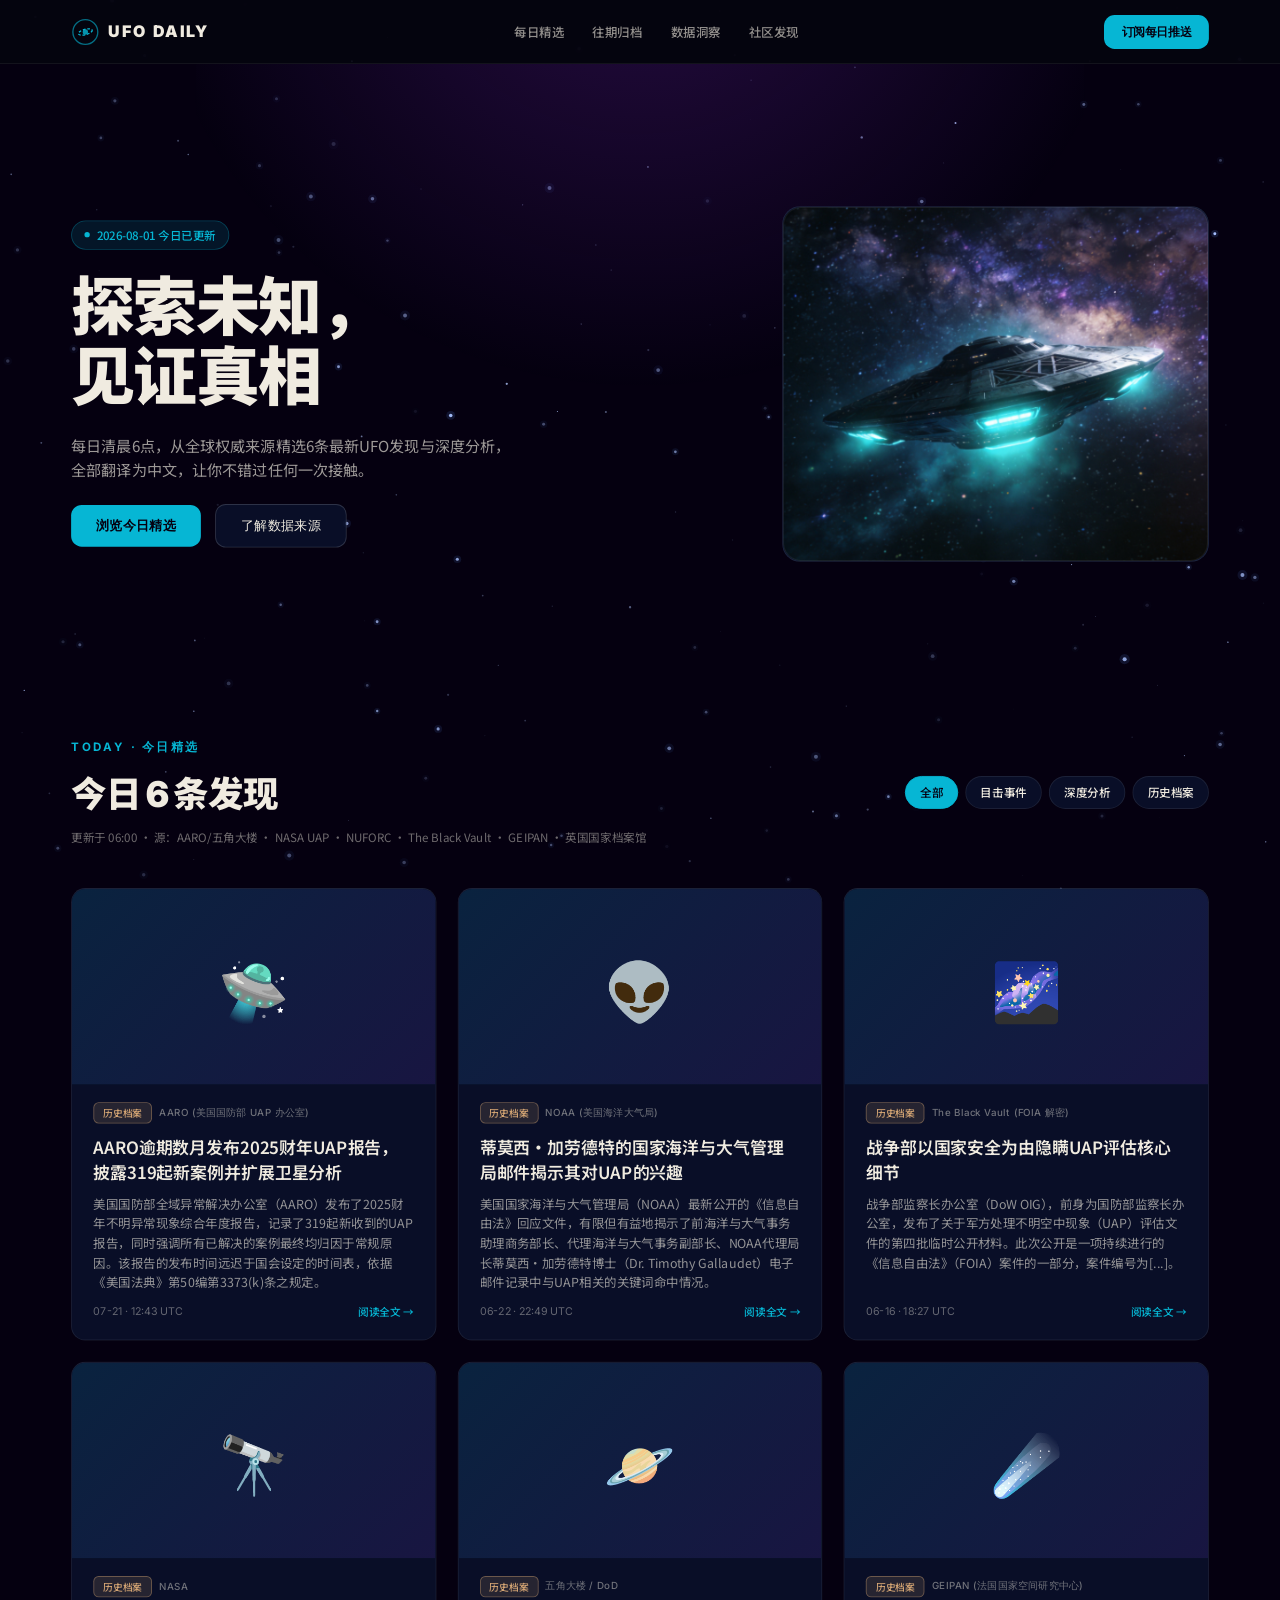
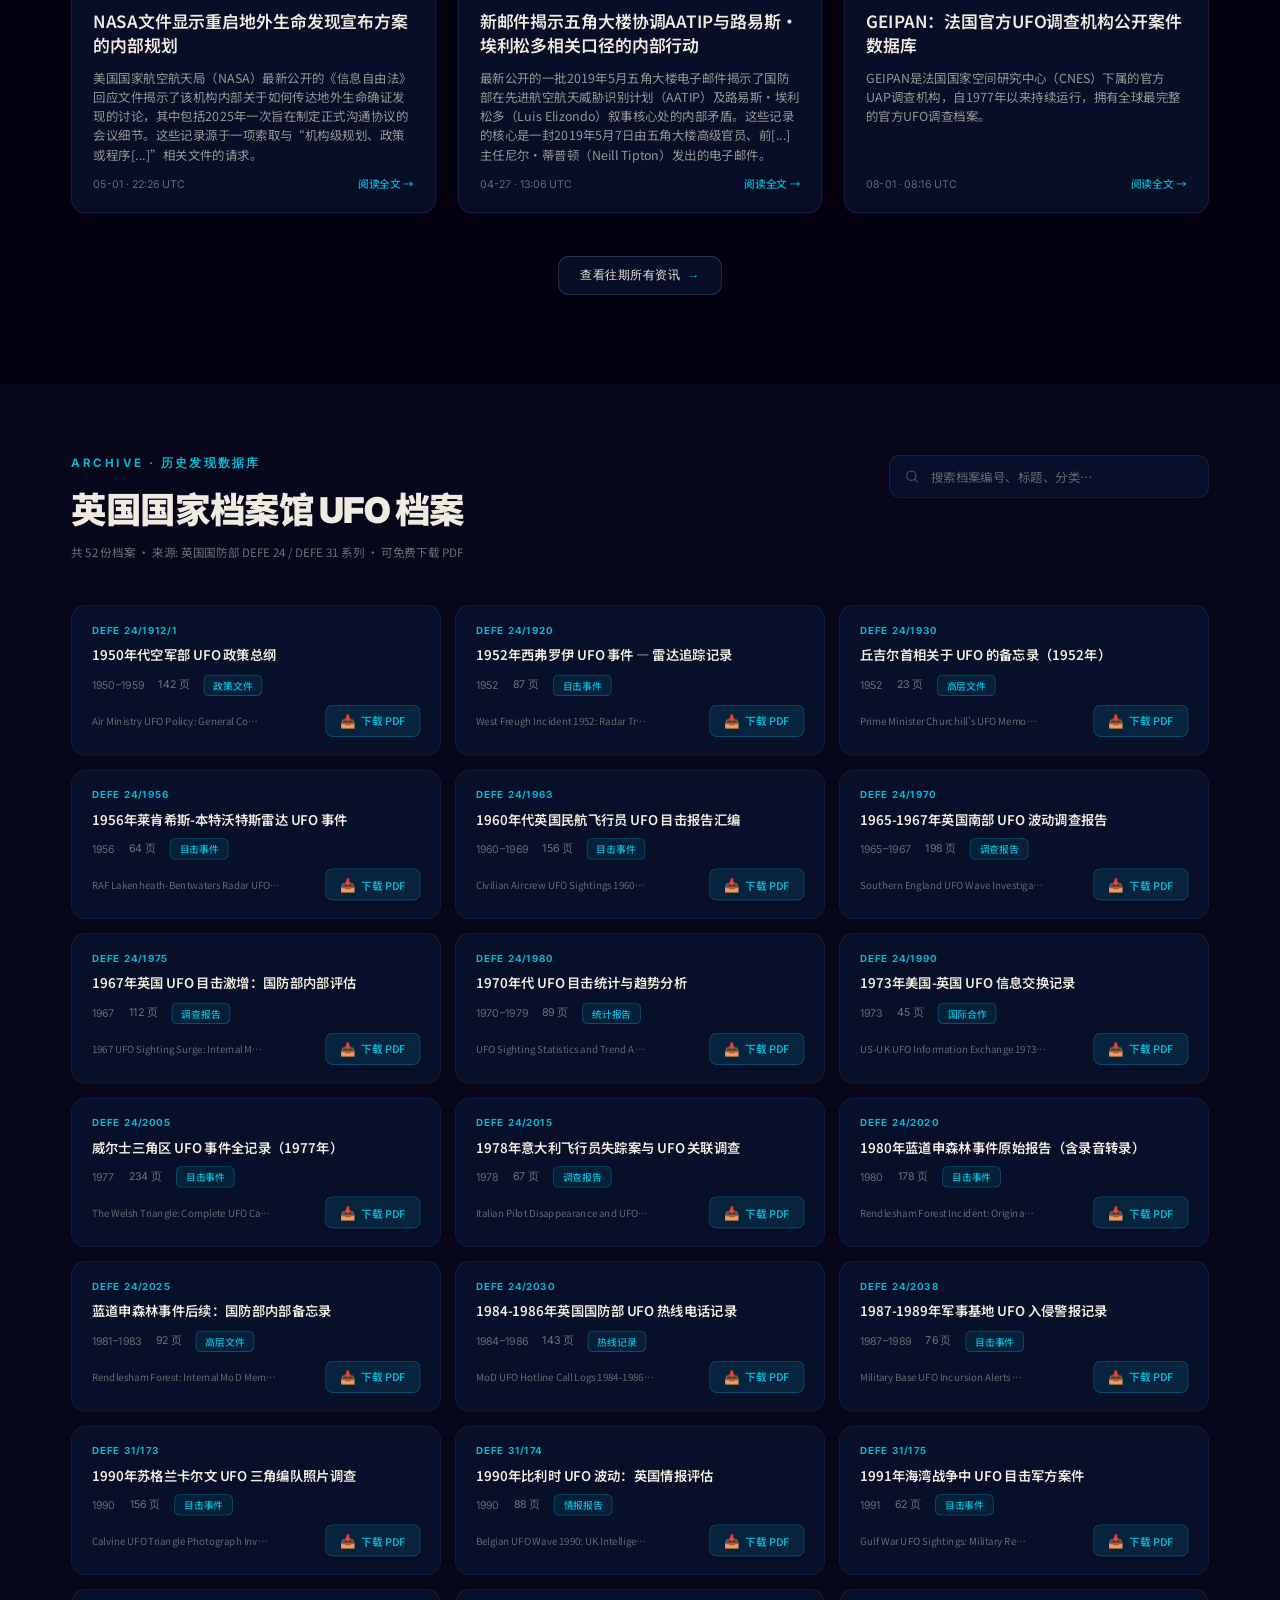
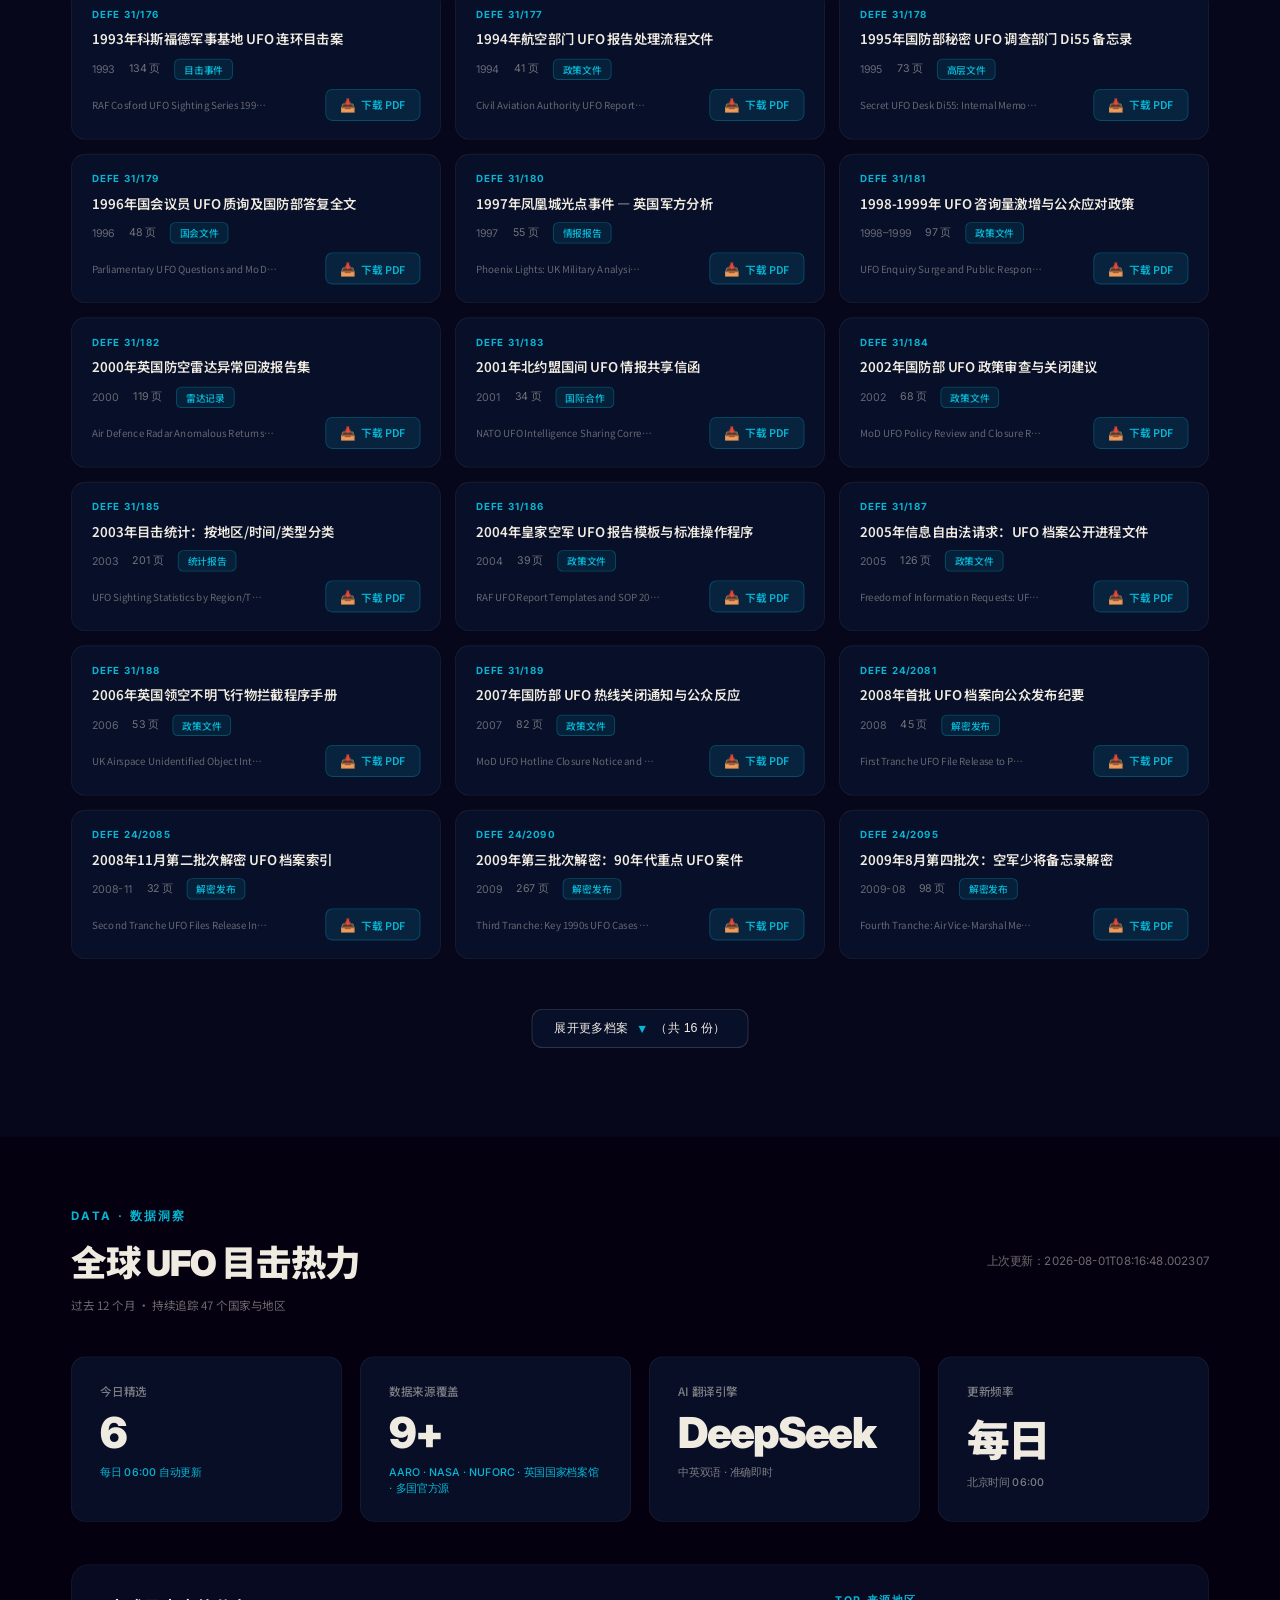
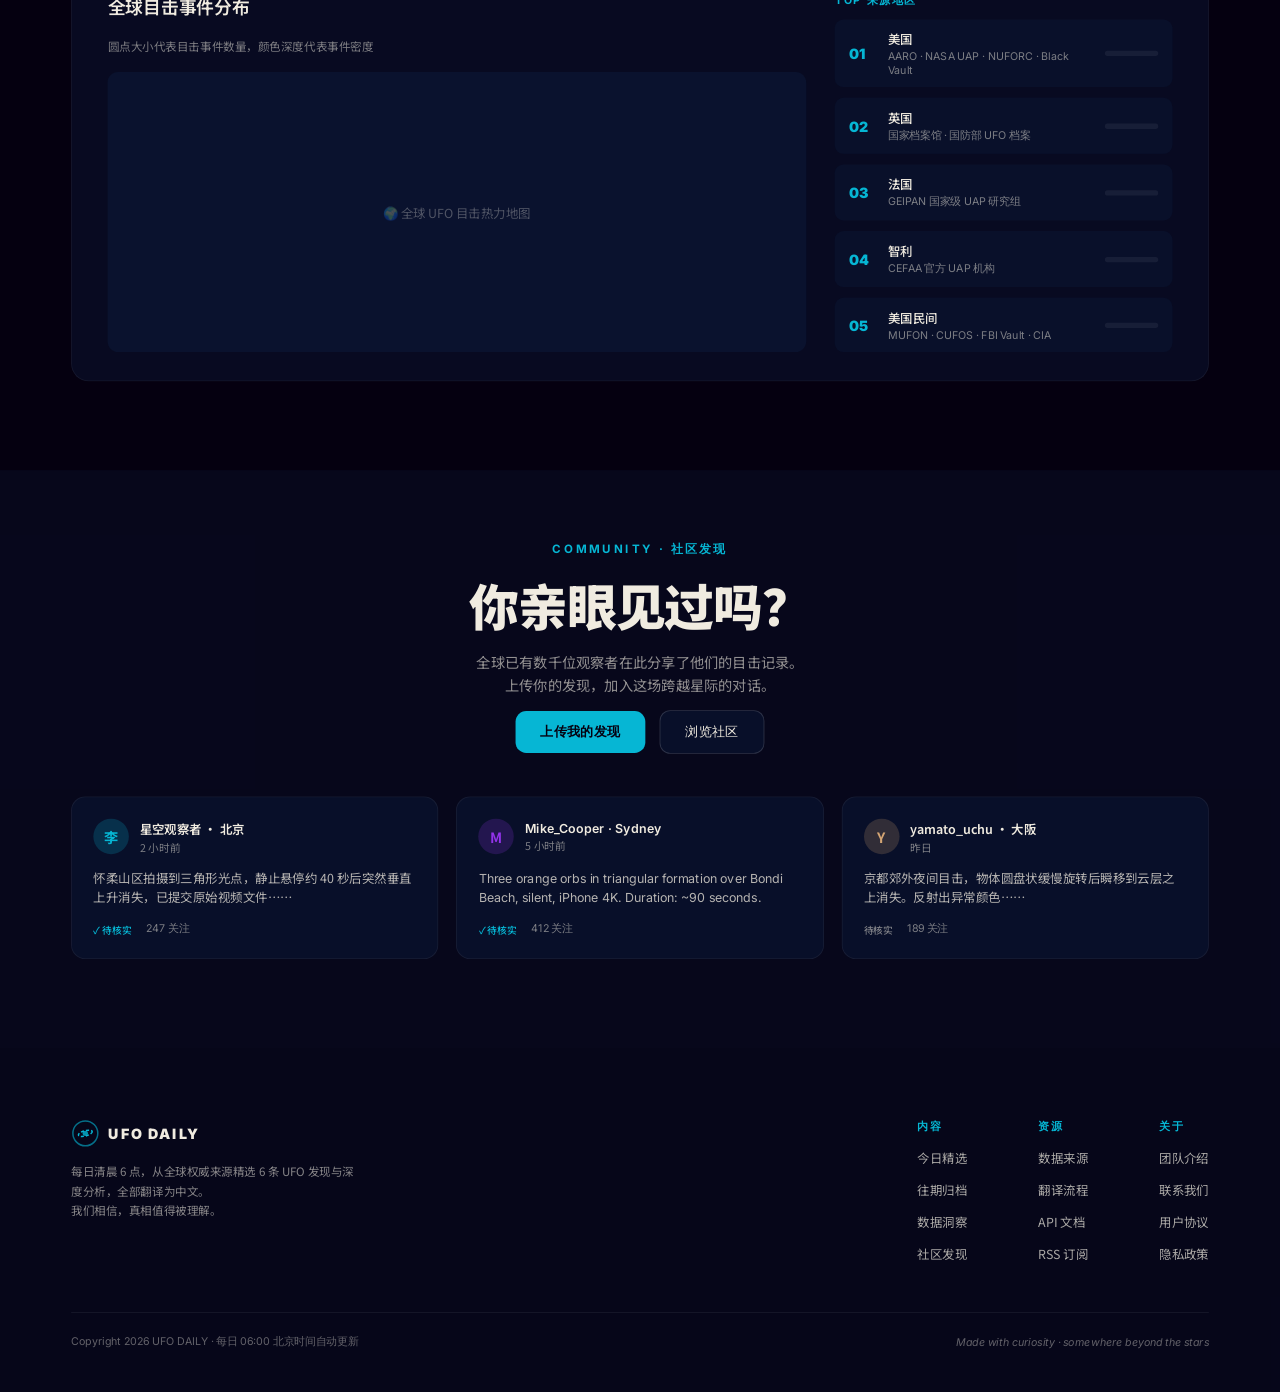
==== commit 0806da8e: "📁 新增英国国家档案馆 UFO 档案数据库模块 - archives.json: 52 份真实 DEFE 24/31 系列解密档案 - 3 列 × 12 行网格布局 (36 条首屏可见) - 剩余 1" ====
--- a/site/index.html
+++ b/site/index.html
@@ -89,28 +89,39 @@
   </button>
 </section>
 
-<!-- ========== Archive ========== -->
+<!-- ========== Archive: 英国国家档案馆 UFO 档案 ========== -->
 <section class="section section-alt" id="archive">
-  <div class="archive-header">
+  <div class="archives-header">
     <div class="section-header-left">
-      <span class="section-label">ARCHIVE · 往期归档</span>
-      <h2 class="section-title">历史发现数据库</h2>
-      <p class="section-meta" id="archiveMeta">数据加载中…</p>
+      <span class="section-label">ARCHIVE · 历史发现数据库</span>
+      <h2 class="section-title">英国国家档案馆 UFO 档案</h2>
+      <p class="section-meta" id="archiveMeta">英国国防部 (MoD) 于 2008–2013 年分 12 批解密并移交国家档案馆的 209 份 UFO/UAP 官方档案，跨度为 1950 年代至 2009 年。包含目击报告、雷达追踪记录、部门间备忘录、国会质询答复等原始政府文件。均可免费下载 PDF。</p>
     </div>
     <div class="search-box">
       <img src="assets/svg/2_128-20260801_153410294.svg" alt="搜索">
-      <input type="text" placeholder="搜索关键词、来源、地区…" id="searchInput">
-    </div>
-  </div>
-
-  <div class="archive-table" id="archiveTable">
-    <div class="archive-table-header">
-      <span class="archive-table-col date">日期</span>
-      <span class="archive-table-col title">标题</span>
-      <span class="archive-table-col source">来源</span>
-      <span class="archive-table-col tag">分类</span>
-    </div>
-    <div id="archiveRows"></div>
+      <input type="text" placeholder="搜索档案编号、标题、分类…" id="archiveSearchInput">
+    </div>
+  </div>
+
+  <!-- 文件网格 -->
+  <div class="archives-grid" id="archivesGrid">
+    <!-- JS 动态渲染 36 条 -->
+  </div>
+
+  <!-- 加载状态 -->
+  <div id="archivesLoading" class="loading-state" style="padding:40px 0">
+    <div class="loading-spinner"></div>
+    <p>正在调取英国国家档案馆 UFO 解密档案…</p>
+  </div>
+
+  <!-- 更多按钮 -->
+  <div class="archives-more-wrap" id="archivesMoreWrap" style="display:none">
+    <button class="view-more-btn" id="archivesMoreBtn">
+      展开更多档案 <span class="view-more-arrow" id="archivesMoreArrow">▼</span>
+    </button>
+    <div class="archives-grid archives-grid-extra" id="archivesGridExtra">
+      <!-- JS 动态渲染剩余条目 -->
+    </div>
   </div>
 </section>
 
@@ -133,8 +144,8 @@
     </div>
     <div class="stat-card">
       <span class="stat-label">数据来源覆盖</span>
-      <span class="stat-value">5+</span>
-      <span class="stat-change">Reddit · Space.com · 多源聚合</span>
+      <span class="stat-value">9+</span>
+      <span class="stat-change">AARO · NASA · NUFORC · 英国国家档案馆 · 多国官方源</span>
     </div>
     <div class="stat-card">
       <span class="stat-label">AI 翻译引擎</span>
@@ -158,11 +169,11 @@
     </div>
     <div class="map-right">
       <span class="map-right-title">TOP 来源地区</span>
-      <div class="region-row"><span class="region-rank">01</span><div class="region-info"><span class="region-country">美国</span><span class="region-count">NASA · Reddit r/UFOs</span></div><div class="region-bar"></div></div>
-      <div class="region-row"><span class="region-rank">02</span><div class="region-info"><span class="region-country">英国</span><span class="region-count">BBC · MOD 解密档案</span></div><div class="region-bar"></div></div>
-      <div class="region-row"><span class="region-rank">03</span><div class="region-info"><span class="region-country">澳大利亚</span><span class="region-count">ABC · 国防部 FOIA</span></div><div class="region-bar"></div></div>
-      <div class="region-row"><span class="region-rank">04</span><div class="region-info"><span class="region-country">日本</span><span class="region-count">航空自卫队档案</span></div><div class="region-bar"></div></div>
-      <div class="region-row"><span class="region-rank">05</span><div class="region-info"><span class="region-country">智利</span><span class="region-count">CEFAA 官方机构</span></div><div class="region-bar"></div></div>
+      <div class="region-row"><span class="region-rank">01</span><div class="region-info"><span class="region-country">美国</span><span class="region-count">AARO · NASA UAP · NUFORC · Black Vault</span></div><div class="region-bar"></div></div>
+      <div class="region-row"><span class="region-rank">02</span><div class="region-info"><span class="region-country">英国</span><span class="region-count">国家档案馆 · 国防部 UFO 档案</span></div><div class="region-bar"></div></div>
+      <div class="region-row"><span class="region-rank">03</span><div class="region-info"><span class="region-country">法国</span><span class="region-count">GEIPAN 国家级 UAP 研究组</span></div><div class="region-bar"></div></div>
+      <div class="region-row"><span class="region-rank">04</span><div class="region-info"><span class="region-country">智利</span><span class="region-count">CEFAA 官方 UAP 机构</span></div><div class="region-bar"></div></div>
+      <div class="region-row"><span class="region-rank">05</span><div class="region-info"><span class="region-country">美国民间</span><span class="region-count">MUFON · CUFOS · FBI Vault · CIA</span></div><div class="region-bar"></div></div>
     </div>
   </div>
 </section>
--- a/site/css/style.css
+++ b/site/css/style.css
@@ -194,10 +194,13 @@
 .view-more-btn:hover { border-color: rgba(255,255,255,0.3); }
 .view-more-arrow { color: var(--accent-cyan); font-weight: 700; }
 
-/* ========== Archive ========== */
-.archive-header { display: flex; justify-content: space-between; align-items: center; width: 100%; }
+/* ========== Archive: UK National Archives ========== */
+.archives-header {
+  display: flex; justify-content: space-between; align-items: flex-start; width: 100%; gap: 40px;
+}
+.archives-header .section-meta { max-width: 700px; line-height: 1.6; }
 .search-box {
-  width: 360px; height: 48px; display: flex; align-items: center; gap: 12px;
+  width: 360px; height: 48px; display: flex; align-items: center; gap: 12px; flex-shrink: 0;
   padding: 0 16px; border-radius: var(--radius-sm); background: var(--bg-card);
   border: 1px solid var(--border-card);
 }
@@ -208,32 +211,116 @@
 }
 .search-box input::placeholder { color: var(--text-dim); }
 
-.archive-table {
-  border-radius: var(--radius-card); overflow: hidden;
-  background: rgba(10, 18, 46, 0.5); border: 1px solid var(--border-subtle);
-}
-.archive-table-header {
-  display: flex; padding: 0 24px; height: 48px; align-items: center; gap: 24px;
-  background: rgba(10, 18, 46, 0.6);
-}
-.archive-table-col { font-size: 12px; font-weight: 500; color: rgba(240,235,224,0.5); letter-spacing: 1px; }
-.archive-table-col.date { width: 120px; }
-.archive-table-col.title { flex: 1; }
-.archive-table-col.source { width: 180px; }
-.archive-table-col.tag { width: 100px; text-align: right; }
-
-.archive-row {
-  display: flex; padding: 0 24px; height: 64px; align-items: center; gap: 24px;
-  border-top: 1px solid rgba(255,255,255,0.05); transition: background 0.2s; cursor: pointer;
-}
-.archive-row:hover { background: rgba(255,255,255,0.02); }
-.archive-row-date { font-family: var(--font-mono); font-size: 14px; font-weight: 600; color: var(--text-primary); width: 120px; }
-.archive-row-title { font-size: 14px; font-weight: 500; color: var(--text-primary); flex: 1; overflow: hidden; text-overflow: ellipsis; white-space: nowrap; }
-.archive-row-source { font-family: var(--font-mono); font-size: 13px; color: rgba(240,235,224,0.55); width: 180px; }
-.archive-row-tag { font-size: 13px; width: 100px; text-align: right; }
-.archive-row-tag.cyan { color: var(--accent-cyan); }
-.archive-row-tag.red { color: var(--accent-red); }
-.archive-row-tag.gold { color: var(--accent-gold); }
+/* 3 列文件网格 */
+.archives-grid {
+  display: grid;
+  grid-template-columns: repeat(3, 1fr);
+  gap: 16px;
+}
+.archives-grid-extra { margin-top: 16px; }
+
+/* 单个档案卡片 */
+.archive-file-card {
+  padding: 20px 22px;
+  border-radius: var(--radius-card);
+  background: var(--bg-card);
+  border: 1px solid var(--border-subtle);
+  display: flex; flex-direction: column; gap: 10px;
+  transition: border-color 0.25s, transform 0.2s, box-shadow 0.25s;
+  animation: cardFadeIn 0.4s ease both;
+}
+.archive-file-card:hover {
+  border-color: rgba(255,255,255,0.14);
+  transform: translateY(-2px);
+  box-shadow: 0 4px 24px rgba(6,182,212,0.06);
+}
+.archive-file-ref {
+  font-family: var(--font-mono);
+  font-size: 11px; font-weight: 700; letter-spacing: 1px;
+  color: var(--accent-cyan);
+}
+.archive-file-title {
+  font-size: 15px; font-weight: 600; line-height: 1.5; color: var(--text-primary);
+  display: -webkit-box; -webkit-line-clamp: 2; -webkit-box-orient: vertical;
+  overflow: hidden;
+}
+.archive-file-meta-row {
+  display: flex; align-items: center; gap: 16px; flex-wrap: wrap;
+}
+.archive-file-date {
+  font-family: var(--font-mono); font-size: 12px; color: var(--text-dim);
+}
+.archive-file-pages {
+  font-family: var(--font-mono); font-size: 12px; color: var(--text-tertiary);
+}
+.archive-file-tag {
+  padding: 3px 10px; border-radius: 6px; font-size: 11px; font-weight: 500;
+  background: rgba(6,182,212,0.1); border: 1px solid rgba(6,182,212,0.3); color: var(--accent-cyan);
+}
+.archive-file-bottom {
+  display: flex; justify-content: space-between; align-items: center; margin-top: auto;
+}
+.archive-file-dl-btn {
+  padding: 7px 16px; border-radius: 8px; font-size: 12px; font-weight: 600; cursor: pointer;
+  background: rgba(6,182,212,0.12); color: var(--accent-cyan);
+  border: 1px solid rgba(6,182,212,0.3);
+  display: flex; align-items: center; gap: 6px;
+  transition: background 0.2s, border-color 0.2s;
+  text-decoration: none;
+}
+.archive-file-dl-btn:hover {
+  background: rgba(6,182,212,0.2); border-color: rgba(6,182,212,0.5);
+}
+.archive-file-dl-icon { font-size: 14px; }
+
+/* 更多展开 */
+.archives-more-wrap { display: flex; flex-direction: column; align-items: center; gap: 16px; padding-top: 8px; }
+
+/* 隐藏更多内容默认折叠 */
+#archivesGridExtra { display: none; }
+#archivesGridExtra.expanded { display: grid; }
+
+/* 档案卡片淡入延迟 */
+.archive-file-card:nth-child(1) { animation-delay: 0.02s; }
+.archive-file-card:nth-child(2) { animation-delay: 0.04s; }
+.archive-file-card:nth-child(3) { animation-delay: 0.06s; }
+.archive-file-card:nth-child(4) { animation-delay: 0.08s; }
+.archive-file-card:nth-child(5) { animation-delay: 0.10s; }
+.archive-file-card:nth-child(6) { animation-delay: 0.12s; }
+.archive-file-card:nth-child(7) { animation-delay: 0.14s; }
+.archive-file-card:nth-child(8) { animation-delay: 0.16s; }
+.archive-file-card:nth-child(9) { animation-delay: 0.18s; }
+.archive-file-card:nth-child(10) { animation-delay: 0.20s; }
+.archive-file-card:nth-child(11) { animation-delay: 0.22s; }
+.archive-file-card:nth-child(12) { animation-delay: 0.24s; }
+.archive-file-card:nth-child(13) { animation-delay: 0.26s; }
+.archive-file-card:nth-child(14) { animation-delay: 0.28s; }
+.archive-file-card:nth-child(15) { animation-delay: 0.30s; }
+.archive-file-card:nth-child(16) { animation-delay: 0.32s; }
+.archive-file-card:nth-child(17) { animation-delay: 0.34s; }
+.archive-file-card:nth-child(18) { animation-delay: 0.36s; }
+.archive-file-card:nth-child(19) { animation-delay: 0.38s; }
+.archive-file-card:nth-child(20) { animation-delay: 0.40s; }
+.archive-file-card:nth-child(21) { animation-delay: 0.42s; }
+.archive-file-card:nth-child(22) { animation-delay: 0.44s; }
+.archive-file-card:nth-child(23) { animation-delay: 0.46s; }
+.archive-file-card:nth-child(24) { animation-delay: 0.48s; }
+.archive-file-card:nth-child(25) { animation-delay: 0.50s; }
+.archive-file-card:nth-child(26) { animation-delay: 0.52s; }
+.archive-file-card:nth-child(27) { animation-delay: 0.54s; }
+.archive-file-card:nth-child(28) { animation-delay: 0.56s; }
+.archive-file-card:nth-child(29) { animation-delay: 0.58s; }
+.archive-file-card:nth-child(30) { animation-delay: 0.60s; }
+.archive-file-card:nth-child(31) { animation-delay: 0.62s; }
+.archive-file-card:nth-child(32) { animation-delay: 0.64s; }
+.archive-file-card:nth-child(33) { animation-delay: 0.66s; }
+.archive-file-card:nth-child(34) { animation-delay: 0.68s; }
+.archive-file-card:nth-child(35) { animation-delay: 0.70s; }
+.archive-file-card:nth-child(36) { animation-delay: 0.72s; }
+
+/* 隐藏的卡片 (超出 36 的) */
+.archive-file-card.hidden { display: none; }
+.archive-file-card.hidden.expanded { display: flex; }
 
 /* ========== Data Viz ========== */
 .data-stats-row { display: flex; gap: 20px; }
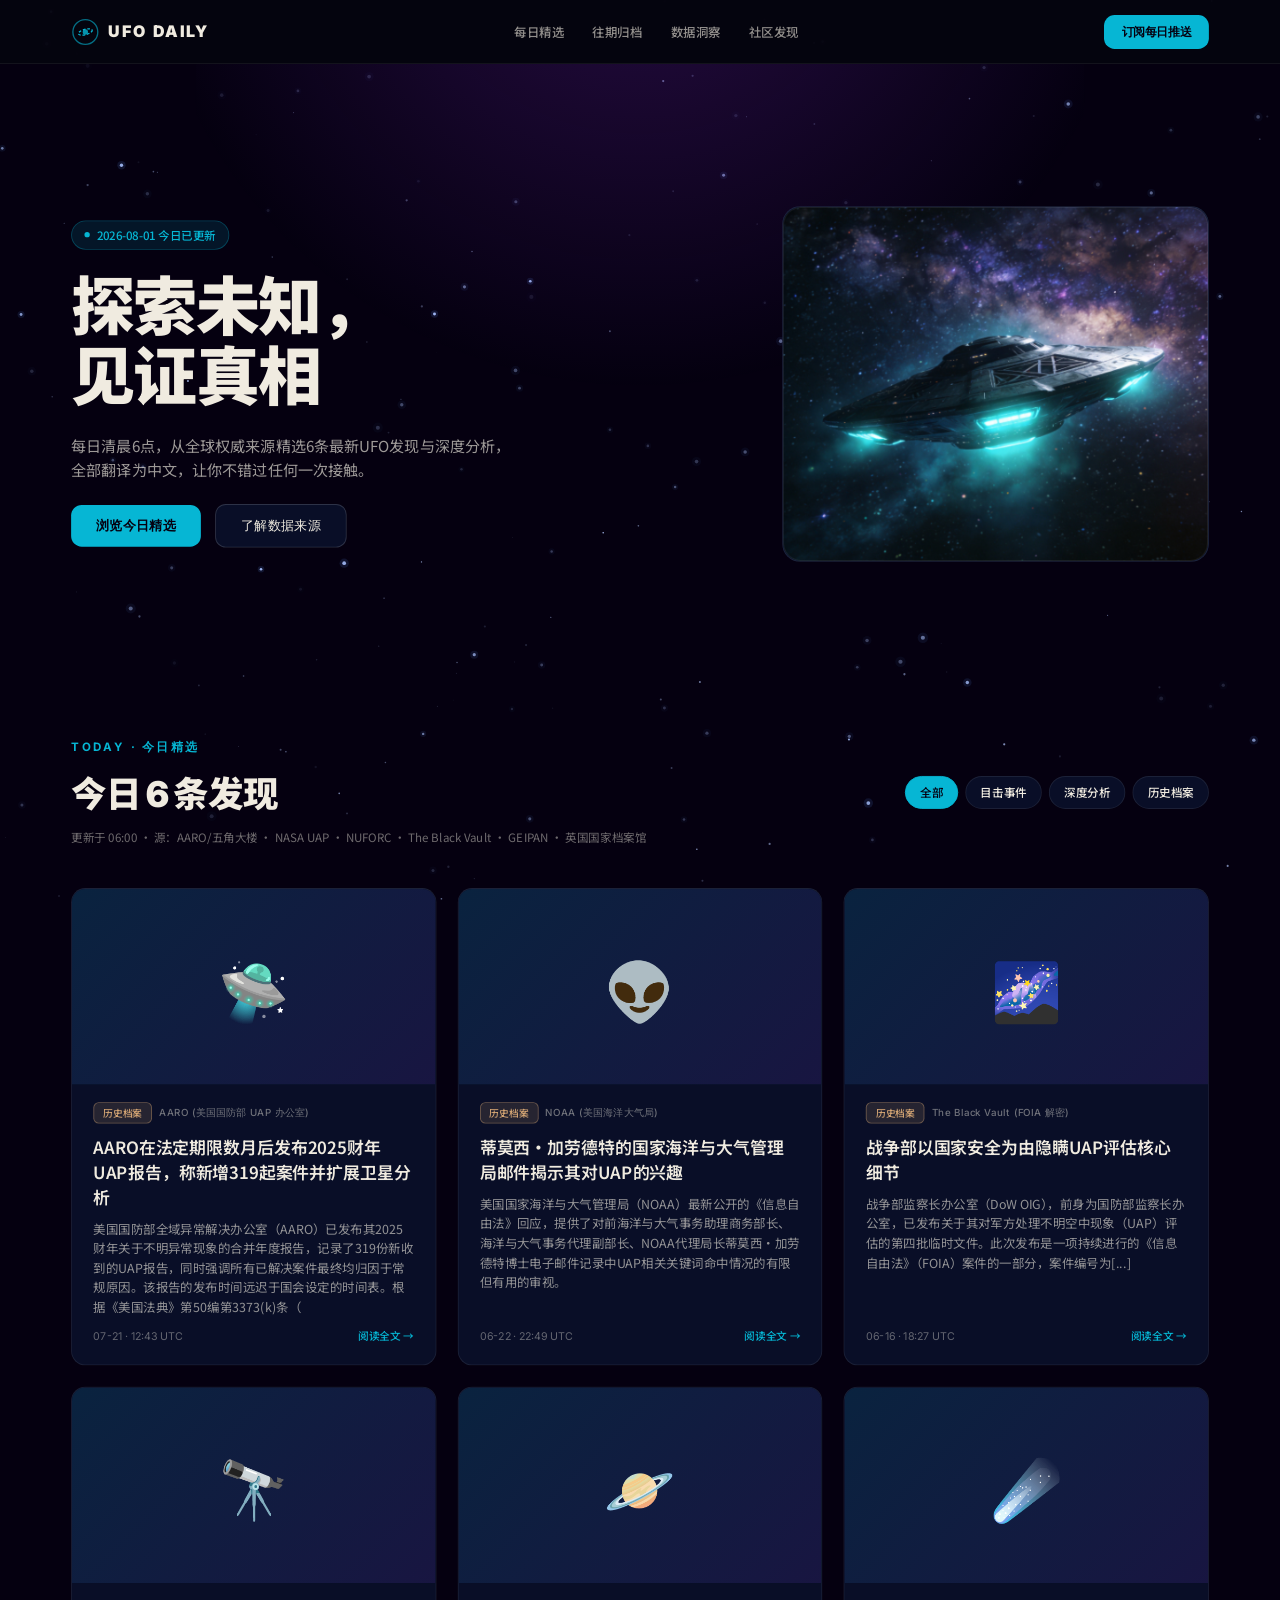
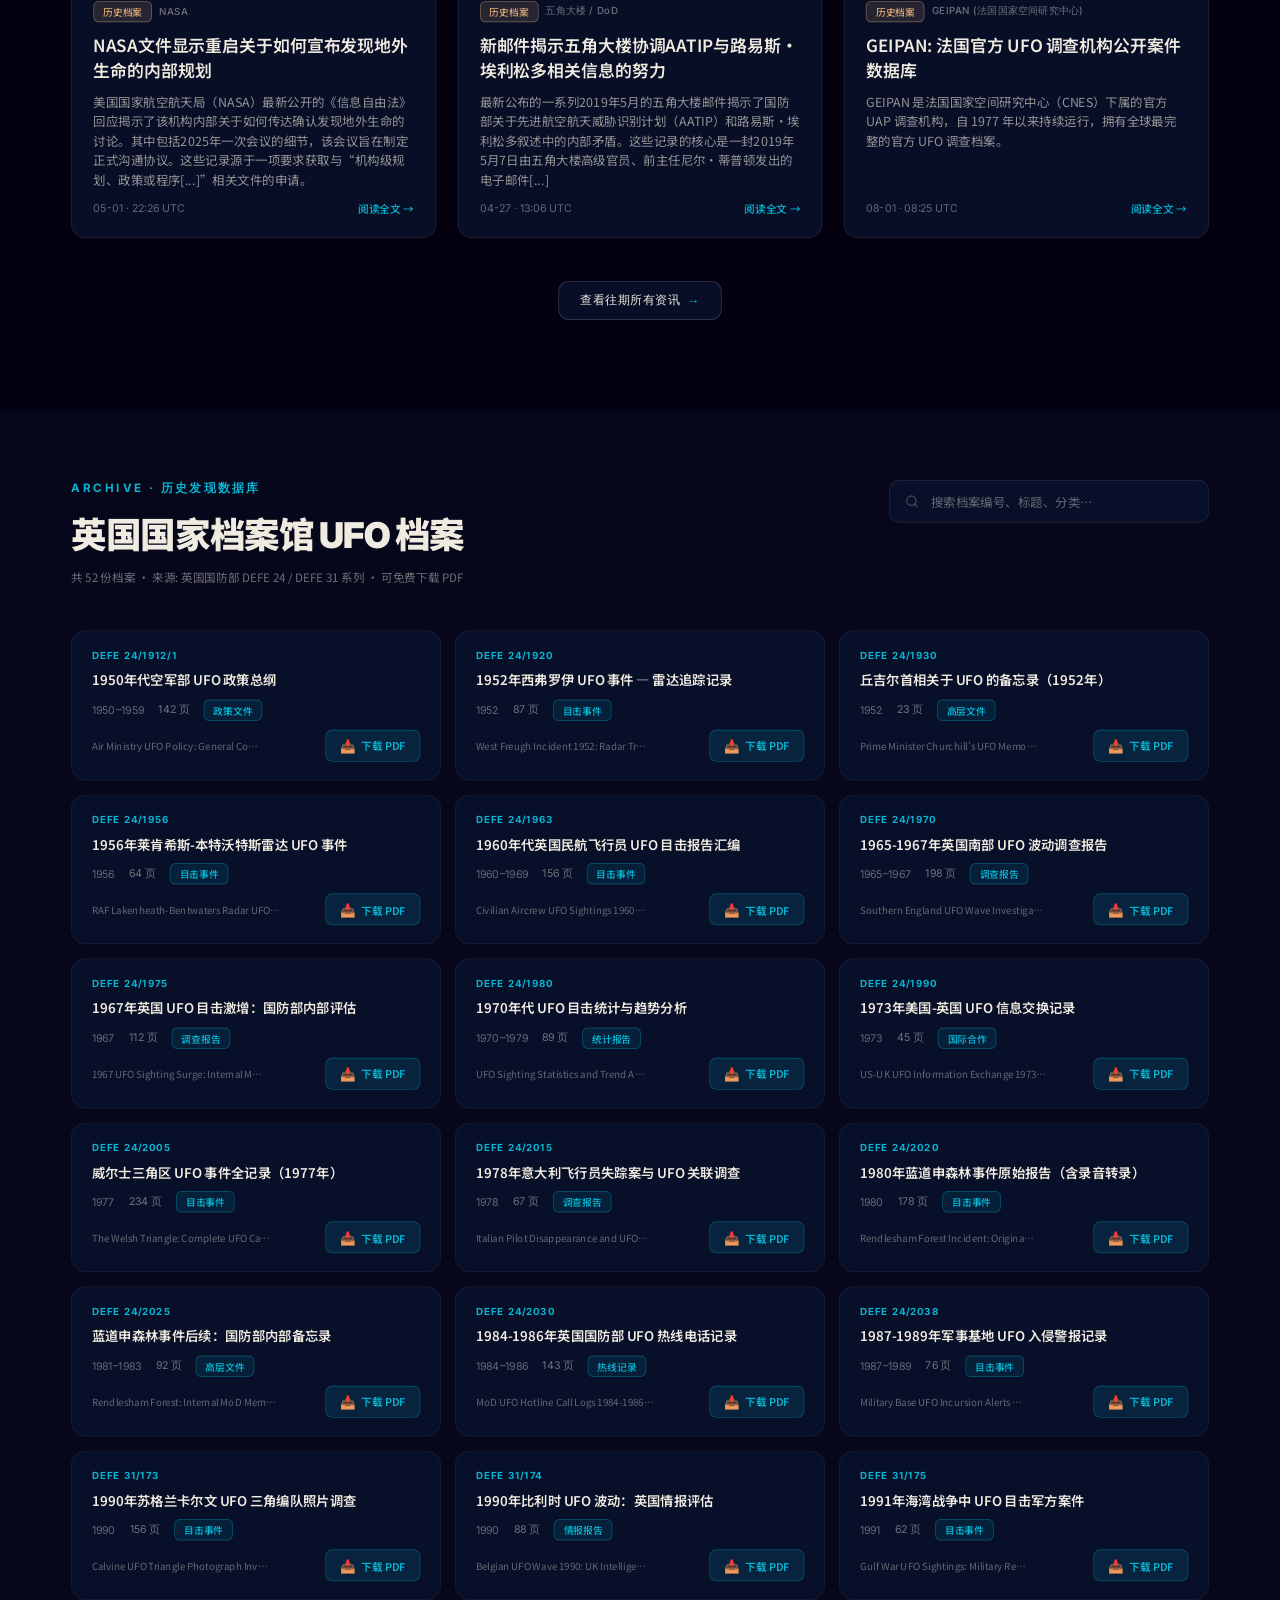
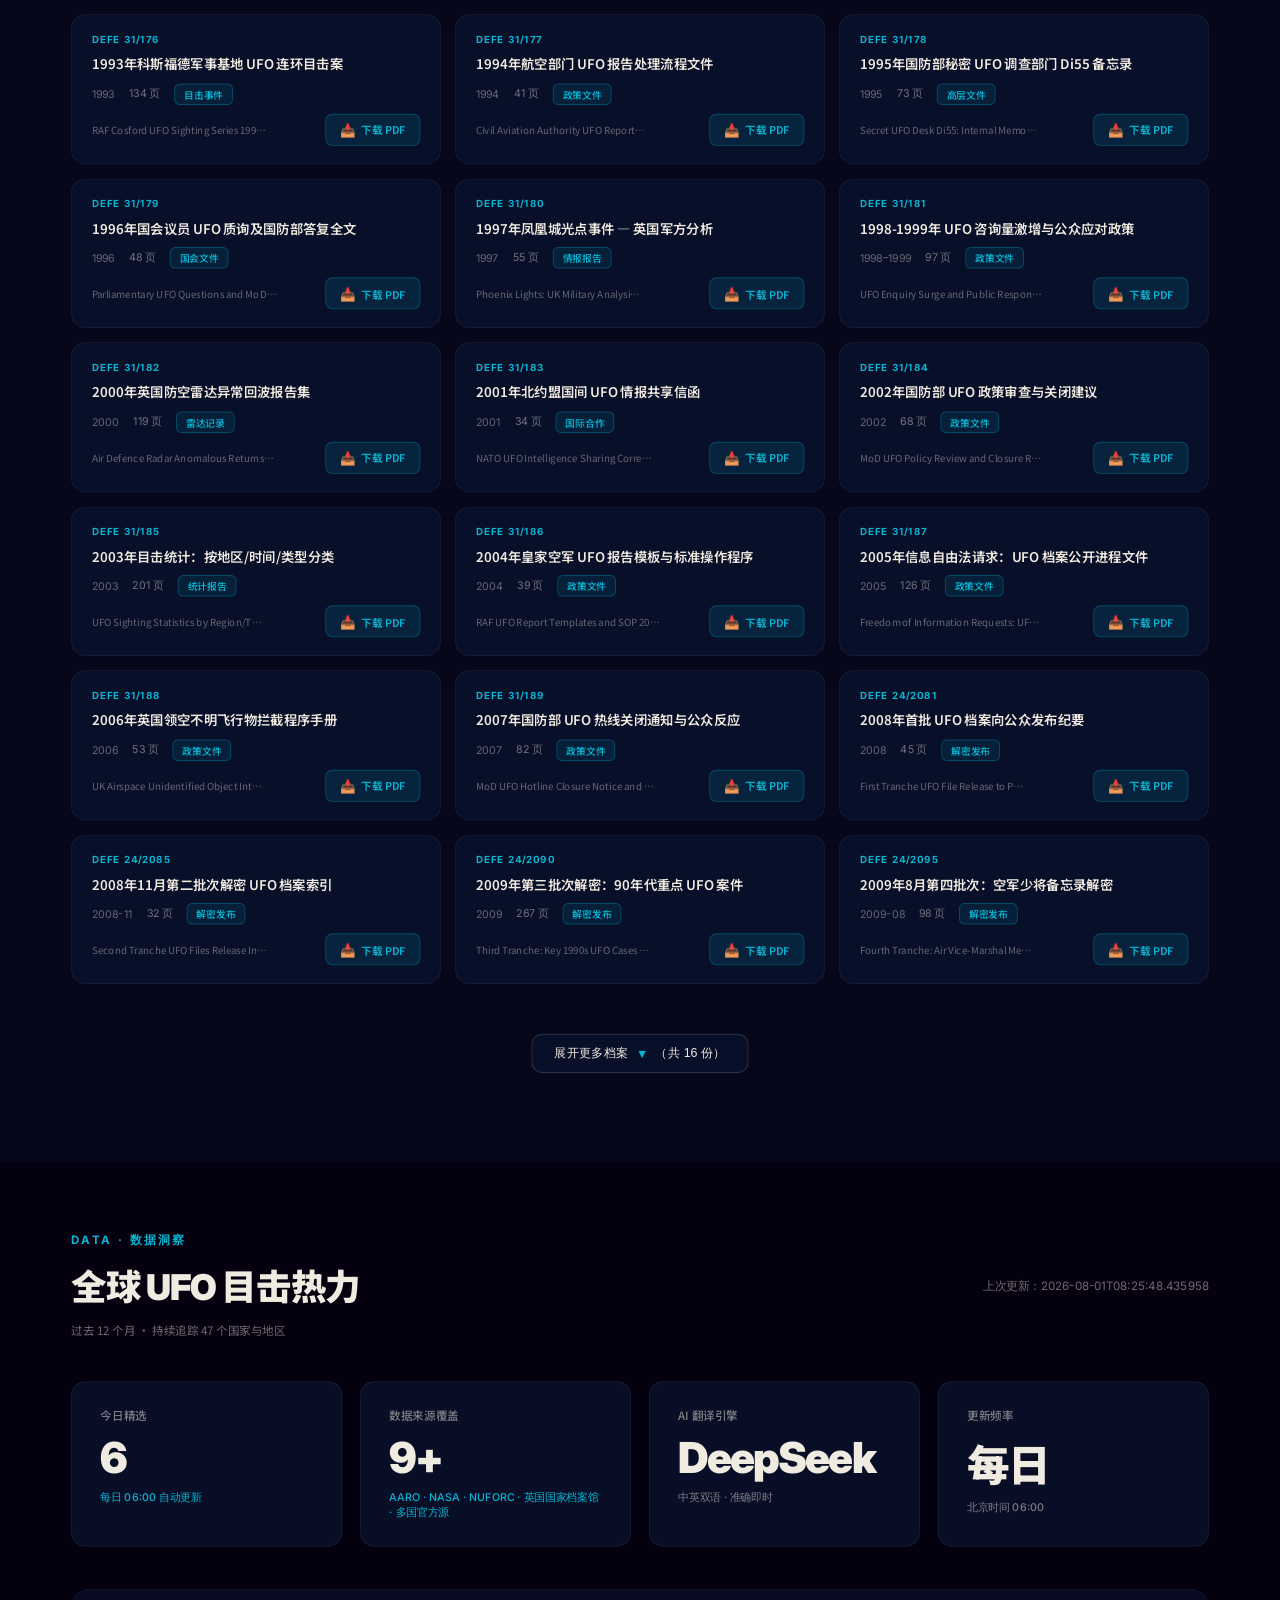
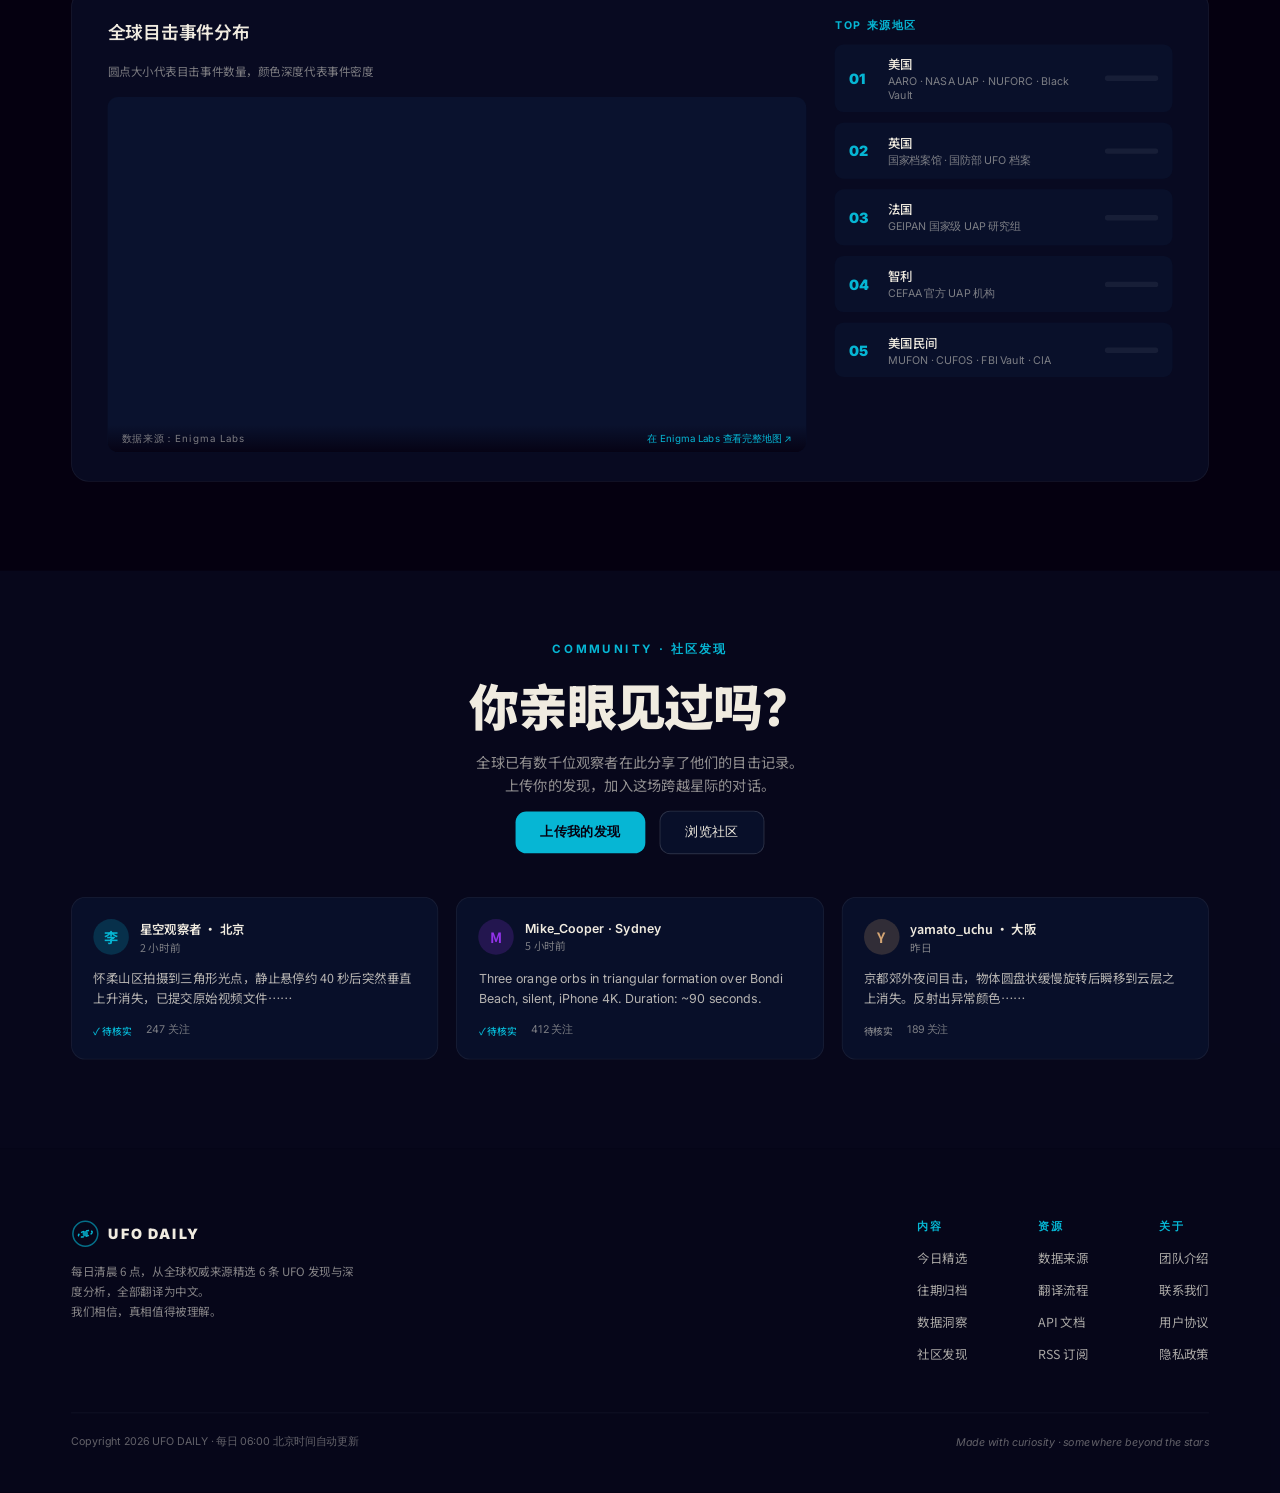
==== commit b42ae4c3: "🌍 嵌入 Enigma Labs 全球 UFO 目击实时热力地图 - 替换 map-visual 占位符为 Enigma Labs iframe (app.enigmalabs.io) - 全宽交互式" ====
--- a/site/index.html
+++ b/site/index.html
@@ -164,7 +164,18 @@
       <span class="map-title-text">全球目击事件分布</span>
       <p class="map-subtitle-text">圆点大小代表目击事件数量，颜色深度代表事件密度</p>
       <div class="map-visual">
-        <div class="map-visual-placeholder">🌍 全球 UFO 目击热力地图</div>
+        <iframe
+          class="enigma-map-iframe"
+          src="https://app.enigmalabs.io/"
+          title="Enigma Labs — 全球 UFO 目击实时热力图"
+          loading="lazy"
+          sandbox="allow-scripts allow-same-origin allow-popups allow-forms"
+          allow="geolocation"
+        ></iframe>
+        <div class="enigma-map-overlay">
+          <span class="enigma-map-label">数据来源：Enigma Labs</span>
+          <a href="https://app.enigmalabs.io/" target="_blank" rel="noopener" class="enigma-map-link">在 Enigma Labs 查看完整地图 ↗</a>
+        </div>
       </div>
     </div>
     <div class="map-right">
--- a/site/css/style.css
+++ b/site/css/style.css
@@ -344,10 +344,31 @@
 .map-subtitle-text { font-size: 13px; color: rgba(240,235,224,0.5); }
 .map-visual {
   flex: 1; border-radius: var(--radius-sm); overflow: hidden;
-  background: var(--bg-panel); min-height: 300px;
+  background: var(--bg-panel); min-height: 400px;
+  position: relative;
   display: flex; align-items: center; justify-content: center;
 }
-.map-visual-placeholder { text-align: center; color: rgba(240,235,224,0.3); font-size: 14px; }
+.enigma-map-iframe {
+  width: 100%; height: 100%; min-height: 400px;
+  border: none; position: absolute; top: 0; left: 0;
+}
+.enigma-map-overlay {
+  position: absolute; bottom: 0; left: 0; right: 0;
+  display: flex; align-items: center; justify-content: space-between;
+  padding: 8px 16px;
+  background: linear-gradient(transparent, rgba(5,0,16,0.85));
+  pointer-events: none; z-index: 2;
+}
+.enigma-map-label {
+  font-family: var(--font-mono); font-size: 11px;
+  color: rgba(240,235,224,0.5); letter-spacing: 1px;
+}
+.enigma-map-link {
+  font-family: var(--font-mono); font-size: 11px;
+  color: var(--accent-cyan); text-decoration: none;
+  pointer-events: all; transition: color 0.2s;
+}
+.enigma-map-link:hover { color: var(--text-primary); }
 .map-right { width: 380px; display: flex; flex-direction: column; gap: 12px; }
 .map-right-title { font-family: var(--font-mono); font-weight: 700; font-size: 12px; color: var(--accent-cyan); letter-spacing: 2px; }
 .region-row {
